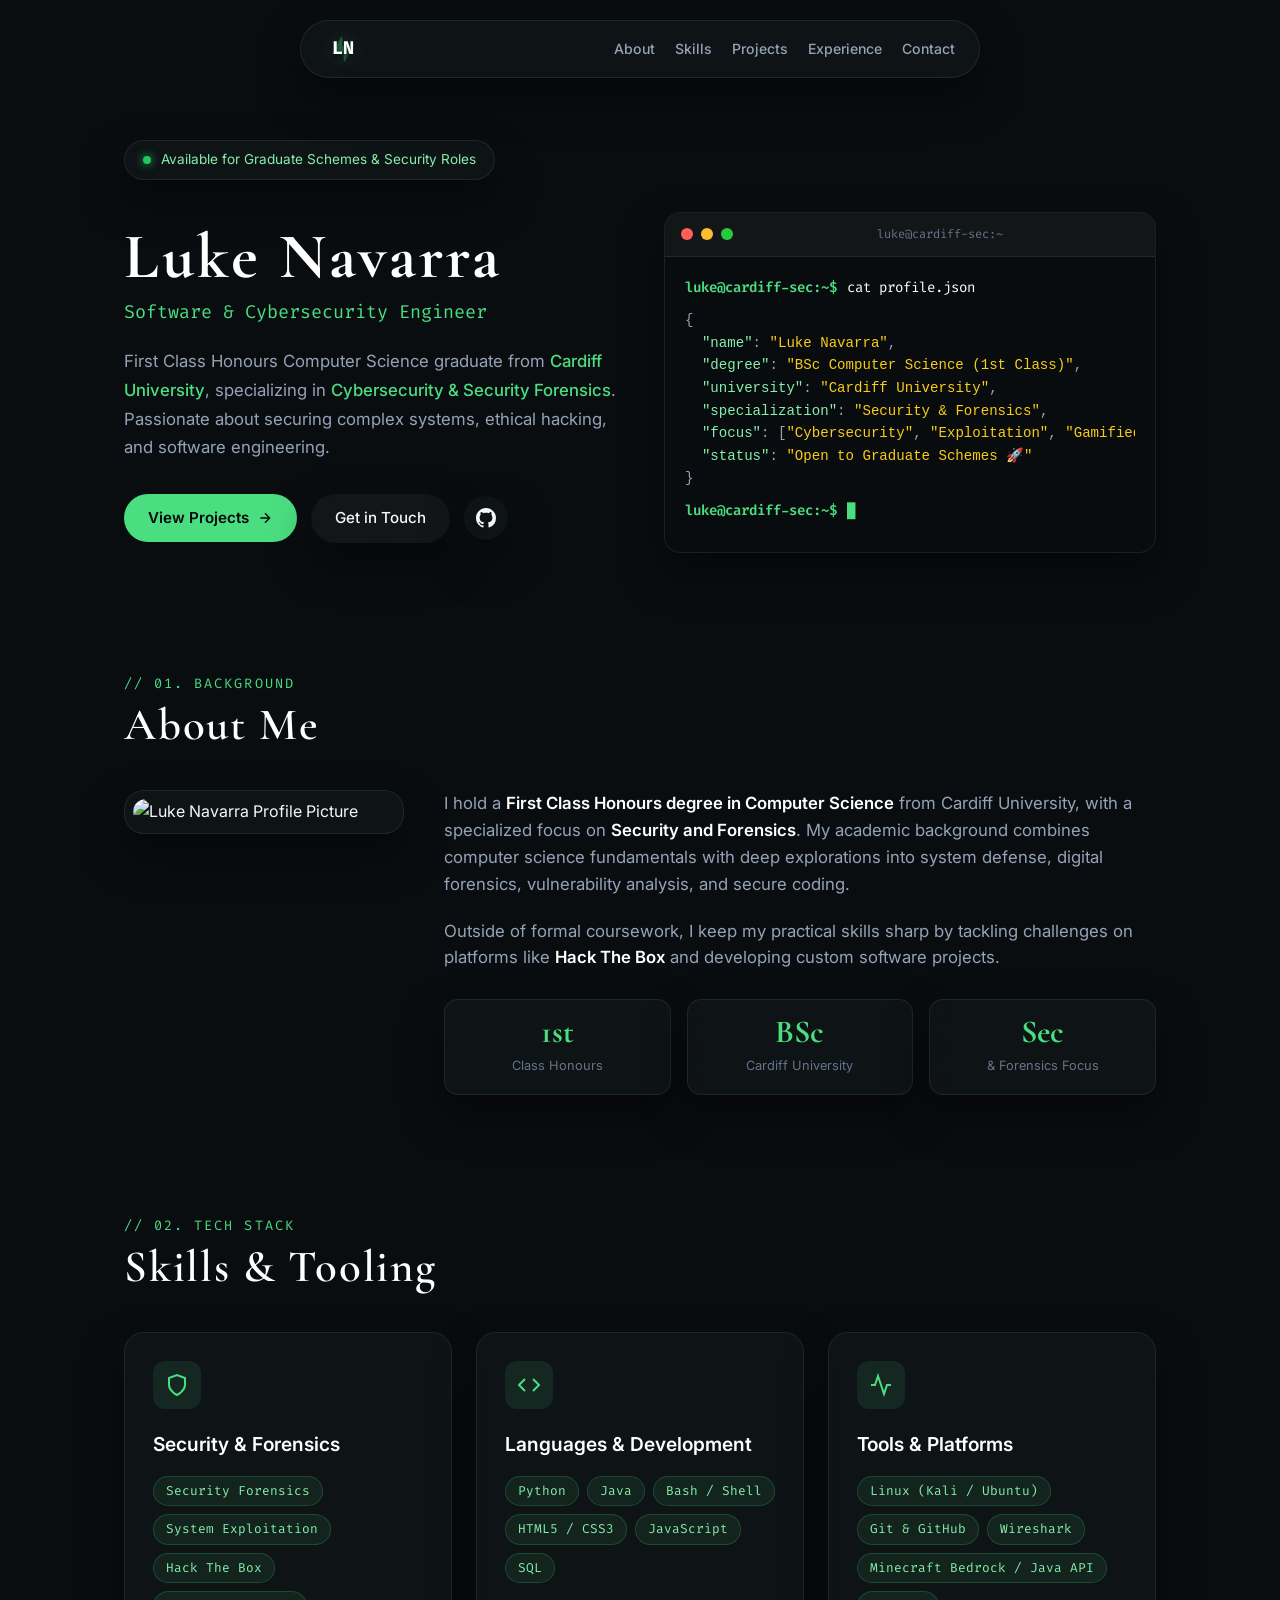
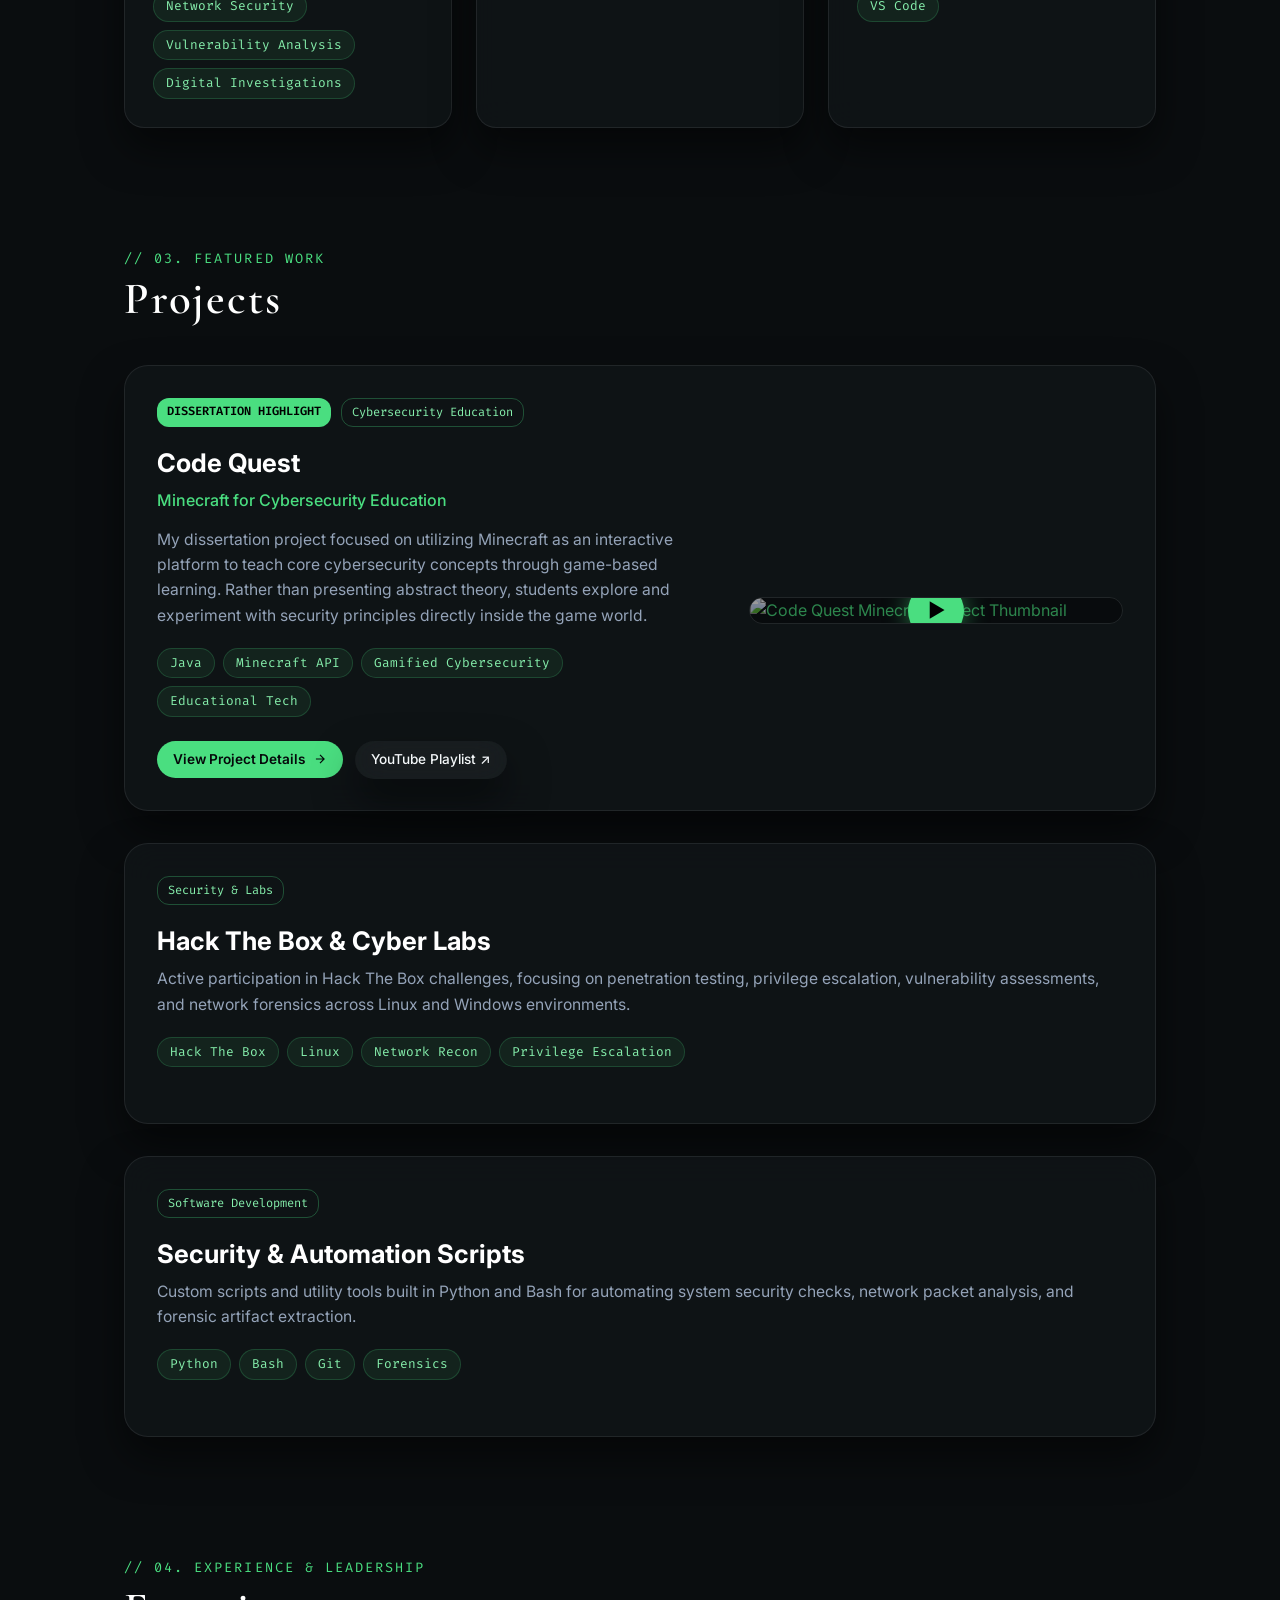
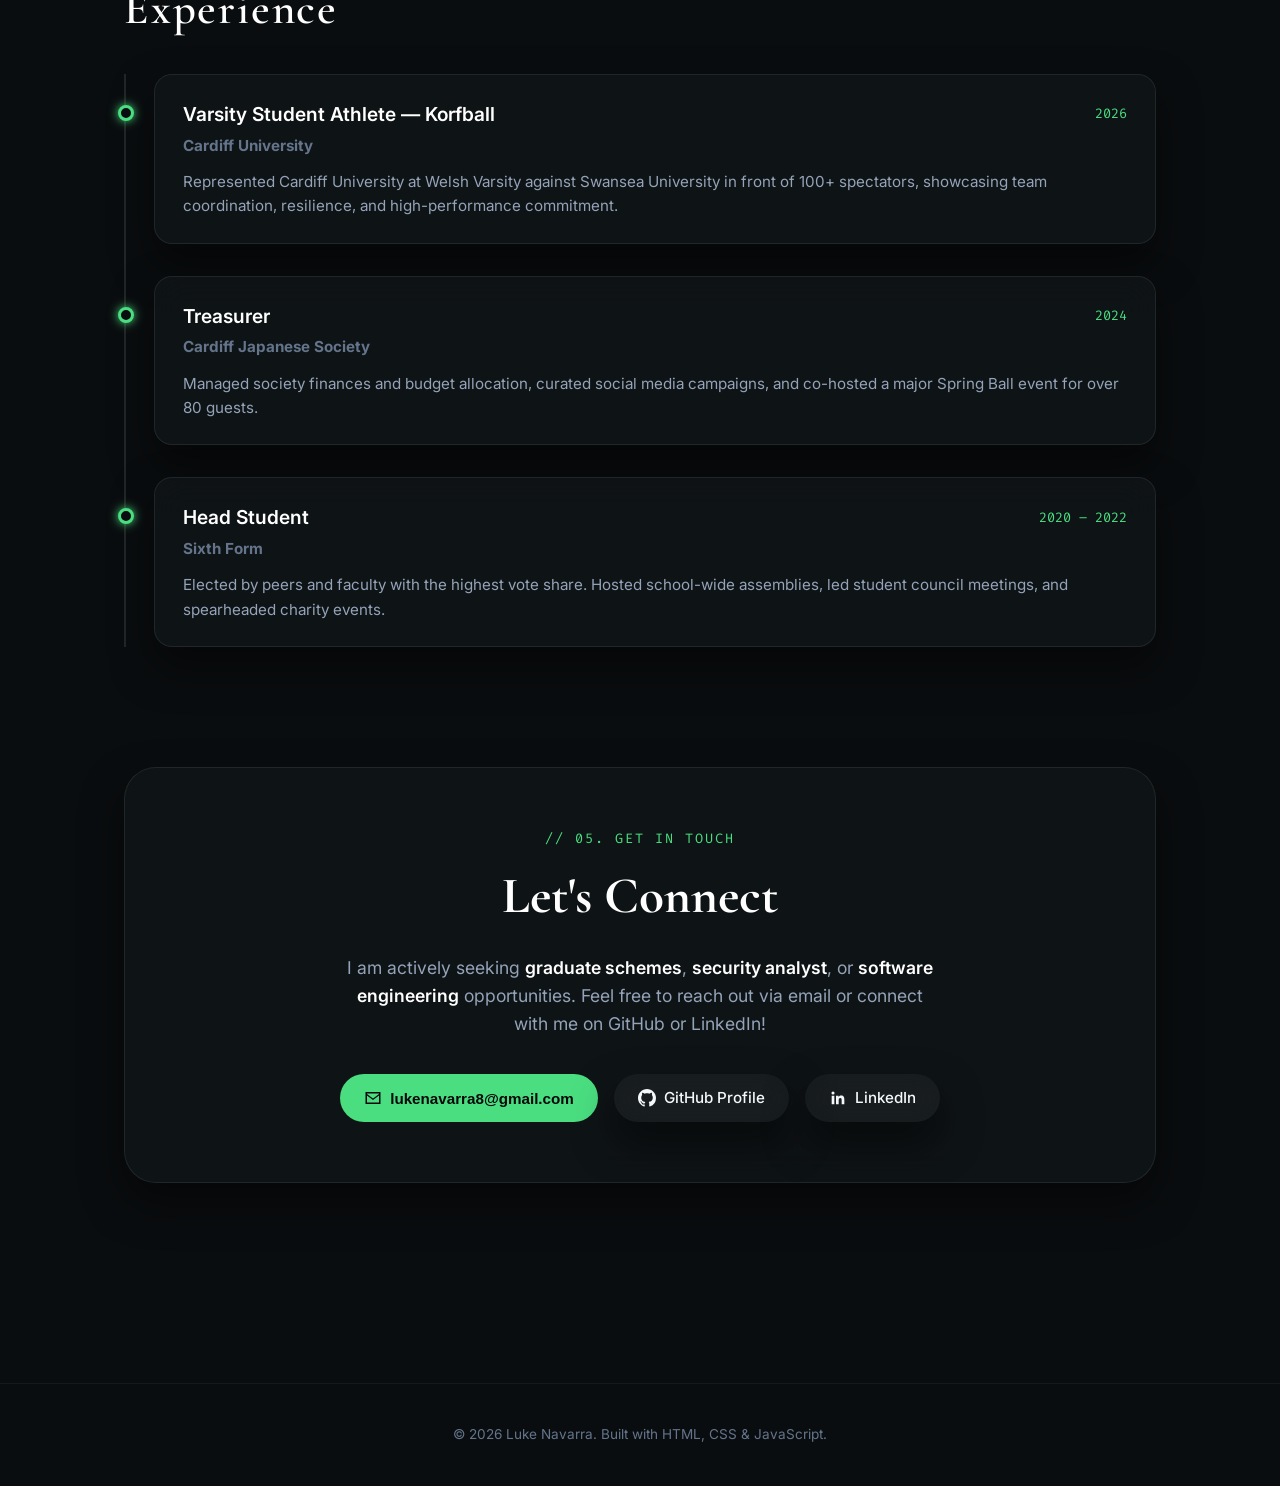
==== index.html @ 7ca54947 "Updated Logo" ====
<!DOCTYPE html>
<html lang="en">
<head>
    <meta charset="UTF-8">
    <meta name="viewport" content="width=device-width, initial-scale=1.0, viewport-fit=cover">
    <title>Luke Navarra | Software & Cybersecurity Engineer</title>
    
    <!-- Meta SEO & Social Tags -->
    <meta name="description" content="Portfolio of Luke Navarra - First Class Computer Science Graduate specializing in Cybersecurity, Forensics, and Software Development from Cardiff University.">
    <meta property="og:title" content="Luke Navarra | Software & Cybersecurity Engineer">
    <meta property="og:description" content="Cardiff University First Class Honours CS Graduate specializing in Security & Forensics. View projects, skills, and experience.">
    <meta property="og:type" content="website">
    <meta property="og:url" content="https://luke-navarra.github.io/">
    <meta property="og:image" content="images/Profile Picture.jpg">

    <!-- Fonts: Inter (Sans), Cormorant Garamond (Editorial Display), Fira Code (Mono Tech) -->
    <link rel="preconnect" href="https://fonts.googleapis.com">
    <link rel="preconnect" href="https://fonts.gstatic.com" crossorigin>
    <link href="https://fonts.googleapis.com/css2?family=Cormorant+Garamond:ital,wght@0,400;0,600;0,700;1,400&family=Fira+Code:wght@400;500;600;700&family=Inter:wght@300;400;500;600;700&display=swap" rel="stylesheet">
    
    <link rel="stylesheet" href="style.css">
</head>
<body>

    <!-- Floating Liquid Glass Navigation Capsule -->
    <header id="navbar-container">
        <nav id="floating-nav" class="liquid-glass">
            <div class="nav-brand">
                <a href="#hero" class="brand-link" aria-label="Luke Navarra Home">
                    <div class="logo-wrapper">
                        <!-- Electric Lightning Bolt Background Accent -->
                        <svg class="bolt-bg" viewBox="0 0 24 24" fill="currentColor" aria-hidden="true">
                            <path d="M13 2L3 14h9l-1 8 10-12h-9l1-8z"/>
                        </svg>
                        <span class="logo-text">LN</span>
                    </div>
                </a>
            </div>
            <ul class="nav-links">
                <li><a href="#about" class="nav-link">About</a></li>
                <li><a href="#skills" class="nav-link">Skills</a></li>
                <li><a href="#projects" class="nav-link">Projects</a></li>
                <li><a href="#experience" class="nav-link">Experience</a></li>
                <li><a href="#contact" class="nav-link">Contact</a></li>
            </ul>
        </nav>
    </header>

    <main id="main-content">
        <!-- Hero Section -->
        <section id="hero" class="hero-section">
            <div class="hero-container">
                <!-- Status Badge -->
                <div class="status-badge liquid-glass">
                    <span class="pulse-dot"></span>
                    <span class="status-text">Available for Graduate Schemes & Security Roles</span>
                </div>

                <div class="hero-grid">
                    <div class="hero-text">
                        <h1 class="editorial-title">Luke Navarra</h1>
                        <h2 class="sub-headline">Software & Cybersecurity Engineer</h2>
                        <p class="hero-lead">
                            First Class Honours Computer Science graduate from <span class="highlight">Cardiff University</span>, specializing in <span class="highlight">Cybersecurity & Security Forensics</span>. Passionate about securing complex systems, ethical hacking, and software engineering.
                        </p>

                        <div class="hero-cta-group">
                            <a href="#projects" class="btn btn-primary">
                                View Projects
                                <svg width="16" height="16" viewBox="0 0 24 24" fill="none" stroke="currentColor" stroke-width="2"><path d="M5 12h14M12 5l7 7-7 7"/></svg>
                            </a>
                            <a href="#contact" class="btn btn-secondary liquid-glass">Get in Touch</a>
                            <a href="https://github.com/luke-navarra/luke_navarra.github.io" target="_blank" rel="noopener" class="btn btn-icon liquid-glass" aria-label="GitHub Repository">
                                <svg width="20" height="20" fill="currentColor" viewBox="0 0 24 24">
                                    <path d="M12 0C5.37 0 0 5.37 0 12c0 5.31 3.435 9.795 8.205 11.385.6.105.825-.255.825-.57 0-.285-.015-1.23-.015-2.235-3.015.555-3.795-.735-4.035-1.41-.135-.345-.72-1.41-1.23-1.695-.42-.225-1.02-.78-.015-.795.945-.015 1.62.87 1.845 1.23 1.08 1.815 2.805 1.305 3.495.99.105-.78.42-1.305.765-1.605-2.67-.3-5.46-1.335-5.46-5.925 0-1.305.465-2.385 1.23-3.225-.12-.3-.54-1.53.12-3.18 0 0 1.005-.315 3.3 1.23.96-.27 1.98-.405 3-.405s2.04.135 3 .405c2.295-1.56 3.3-1.23 3.3-1.23.66 1.65.24 2.88.12 3.18.765.84 1.23 1.905 1.23 3.225 0 4.605-2.805 5.625-5.475 5.925.435.375.81 1.095.81 2.22 0 1.605-.015 2.895-.015 3.3 0 .315.225.69.825.57A12.02 12.02 0 0024 12c0-6.63-5.37-12-12-12z"/>
                                </svg>
                            </a>
                        </div>
                    </div>

                    <!-- Interactive Terminal Card -->
                    <div class="terminal-card liquid-glass">
                        <div class="terminal-header">
                            <span class="term-btn term-close"></span>
                            <span class="term-btn term-min"></span>
                            <span class="term-btn term-max"></span>
                            <span class="term-title">luke@cardiff-sec:~</span>
                        </div>
                        <div class="terminal-body">
                            <div class="term-line">
                                <span class="term-prompt">luke@cardiff-sec:~$</span> <span class="term-cmd">cat profile.json</span>
                            </div>
                            <pre class="term-output"><code>{
  <span class="key">"name"</span>: <span class="str">"Luke Navarra"</span>,
  <span class="key">"degree"</span>: <span class="str">"BSc Computer Science (1st Class)"</span>,
  <span class="key">"university"</span>: <span class="str">"Cardiff University"</span>,
  <span class="key">"specialization"</span>: <span class="str">"Security & Forensics"</span>,
  <span class="key">"focus"</span>: [<span class="str">"Cybersecurity"</span>, <span class="str">"Exploitation"</span>, <span class="str">"Gamified Edu"</span>],
  <span class="key">"status"</span>: <span class="str">"Open to Graduate Schemes 🚀"</span>
}</code></pre>
                            <div class="term-line">
                                <span class="term-prompt">luke@cardiff-sec:~$</span> <span class="term-cursor">█</span>
                            </div>
                        </div>
                    </div>
                </div>
            </div>
        </section>

        <!-- About Section -->
        <section id="about" class="section-container">
            <div class="section-header">
                <span class="section-label">// 01. BACKGROUND</span>
                <h2 class="section-title">About Me</h2>
            </div>
            
            <div class="about-grid">
                <div class="about-image-wrapper liquid-glass">
                    <img src="images/Profile Picture.jpg" alt="Luke Navarra Profile Picture" class="profile-img">
                </div>
                <div class="about-content">
                    <p class="paragraph">
                        I hold a <strong>First Class Honours degree in Computer Science</strong> from Cardiff University, with a specialized focus on <strong>Security and Forensics</strong>. My academic background combines computer science fundamentals with deep explorations into system defense, digital forensics, vulnerability analysis, and secure coding.
                    </p>
                    <p class="paragraph">
                        Outside of formal coursework, I keep my practical skills sharp by tackling challenges on platforms like <strong>Hack The Box</strong> and developing custom software projects.
                    </p>

                    <div class="stats-row">
                        <div class="stat-card liquid-glass">
                            <span class="stat-number">1st</span>
                            <span class="stat-label">Class Honours</span>
                        </div>
                        <div class="stat-card liquid-glass">
                            <span class="stat-number">BSc</span>
                            <span class="stat-label">Cardiff University</span>
                        </div>
                        <div class="stat-card liquid-glass">
                            <span class="stat-number">Sec</span>
                            <span class="stat-label">& Forensics Focus</span>
                        </div>
                    </div>
                </div>
            </div>
        </section>

        <!-- Skills & Tooling Section -->
        <section id="skills" class="section-container">
            <div class="section-header">
                <span class="section-label">// 02. TECH STACK</span>
                <h2 class="section-title">Skills & Tooling</h2>
            </div>

            <div class="skills-grid">
                <!-- Skill Category 1 -->
                <div class="skill-card liquid-glass">
                    <div class="skill-icon">
                        <svg width="24" height="24" fill="none" stroke="currentColor" stroke-width="2" viewBox="0 0 24 24"><path d="M12 22s8-4 8-10V5l-8-3-8 3v7c0 6 8 10 8 10z"/></svg>
                    </div>
                    <h3>Security & Forensics</h3>
                    <ul class="pill-list">
                        <li><span class="code-pill">Security Forensics</span></li>
                        <li><span class="code-pill">System Exploitation</span></li>
                        <li><span class="code-pill">Hack The Box</span></li>
                        <li><span class="code-pill">Network Security</span></li>
                        <li><span class="code-pill">Vulnerability Analysis</span></li>
                        <li><span class="code-pill">Digital Investigations</span></li>
                    </ul>
                </div>

                <!-- Skill Category 2 -->
                <div class="skill-card liquid-glass">
                    <div class="skill-icon">
                        <svg width="24" height="24" fill="none" stroke="currentColor" stroke-width="2" viewBox="0 0 24 24"><path d="M16 18l6-6-6-6M8 6l-6 6 6 6"/></svg>
                    </div>
                    <h3>Languages & Development</h3>
                    <ul class="pill-list">
                        <li><span class="code-pill">Python</span></li>
                        <li><span class="code-pill">Java</span></li>
                        <li><span class="code-pill">Bash / Shell</span></li>
                        <li><span class="code-pill">HTML5 / CSS3</span></li>
                        <li><span class="code-pill">JavaScript</span></li>
                        <li><span class="code-pill">SQL</span></li>
                    </ul>
                </div>

                <!-- Skill Category 3 -->
                <div class="skill-card liquid-glass">
                    <div class="skill-icon">
                        <svg width="24" height="24" fill="none" stroke="currentColor" stroke-width="2" viewBox="0 0 24 24"><path d="M22 12h-4l-3 9L9 3l-3 9H2"/></svg>
                    </div>
                    <h3>Tools & Platforms</h3>
                    <ul class="pill-list">
                        <li><span class="code-pill">Linux (Kali / Ubuntu)</span></li>
                        <li><span class="code-pill">Git & GitHub</span></li>
                        <li><span class="code-pill">Wireshark</span></li>
                        <li><span class="code-pill">Minecraft Bedrock / Java API</span></li>
                        <li><span class="code-pill">VS Code</span></li>
                    </ul>
                </div>
            </div>
        </section>

        <!-- Projects Section -->
        <section id="projects" class="section-container">
            <div class="section-header">
                <span class="section-label">// 03. FEATURED WORK</span>
                <h2 class="section-title">Projects</h2>
            </div>

            <div class="projects-grid">
                <!-- Featured Project Card: Dissertation -->
                <div class="project-card featured-project liquid-glass">
                    <div class="project-badge-row">
                        <span class="badge-featured">Dissertation Highlight</span>
                        <span class="badge-tag">Cybersecurity Education</span>
                    </div>

                    <div class="project-content-grid">
                        <div class="project-info">
                            <h3 class="project-name">Code Quest</h3>
                            <h4 class="project-subtitle">Minecraft for Cybersecurity Education</h4>
                            <p class="project-desc">
                                My dissertation project focused on utilizing Minecraft as an interactive platform to teach core cybersecurity concepts through game-based learning. Rather than presenting abstract theory, students explore and experiment with security principles directly inside the game world.
                            </p>
                            
                            <div class="project-tech-stack">
                                <span class="code-pill">Java</span>
                                <span class="code-pill">Minecraft API</span>
                                <span class="code-pill">Gamified Cybersecurity</span>
                                <span class="code-pill">Educational Tech</span>
                            </div>

                            <div class="project-actions">
                                <a href="minecraft-project.html" class="btn btn-primary btn-sm">
                                    View Project Details
                                    <svg width="14" height="14" viewBox="0 0 24 24" fill="none" stroke="currentColor" stroke-width="2"><path d="M5 12h14M12 5l7 7-7 7"/></svg>
                                </a>
                                <a href="https://www.youtube.com/playlist?list=PLHh9d7M0UVY0" target="_blank" rel="noopener" class="btn btn-secondary btn-sm liquid-glass">
                                    YouTube Playlist ↗
                                </a>
                            </div>
                        </div>

                        <div class="project-media">
                            <a href="minecraft-project.html" class="media-preview-link">
                                <img src="https://img.youtube.com/vi/HzF1-EyuZF8/hqdefault.jpg" alt="Code Quest Minecraft Project Thumbnail" class="project-thumbnail">
                                <div class="play-overlay">
                                    <div class="play-button">▶</div>
                                </div>
                            </a>
                        </div>
                    </div>
                </div>

                <!-- Secondary Project Card 1: Hack The Box & Security Labs -->
                <div class="project-card liquid-glass">
                    <div class="project-badge-row">
                        <span class="badge-tag">Security & Labs</span>
                    </div>
                    <h3 class="project-name">Hack The Box & Cyber Labs</h3>
                    <p class="project-desc">
                        Active participation in Hack The Box challenges, focusing on penetration testing, privilege escalation, vulnerability assessments, and network forensics across Linux and Windows environments.
                    </p>
                    <div class="project-tech-stack">
                        <span class="code-pill">Hack The Box</span>
                        <span class="code-pill">Linux</span>
                        <span class="code-pill">Network Recon</span>
                        <span class="code-pill">Privilege Escalation</span>
                    </div>
                </div>

                <!-- Secondary Project Card 2: Security & Forensics Toolkit -->
                <div class="project-card liquid-glass">
                    <div class="project-badge-row">
                        <span class="badge-tag">Software Development</span>
                    </div>
                    <h3 class="project-name">Security & Automation Scripts</h3>
                    <p class="project-desc">
                        Custom scripts and utility tools built in Python and Bash for automating system security checks, network packet analysis, and forensic artifact extraction.
                    </p>
                    <div class="project-tech-stack">
                        <span class="code-pill">Python</span>
                        <span class="code-pill">Bash</span>
                        <span class="code-pill">Git</span>
                        <span class="code-pill">Forensics</span>
                    </div>
                </div>
            </div>
        </section>

        <!-- Experience & Leadership Section -->
        <section id="experience" class="section-container">
            <div class="section-header">
                <span class="section-label">// 04. EXPERIENCE & LEADERSHIP</span>
                <h2 class="section-title">Experience</h2>
            </div>

            <div class="timeline">
                <!-- Timeline Item 1 -->
                <div class="timeline-item liquid-glass">
                    <div class="timeline-dot"></div>
                    <div class="timeline-header">
                        <h3 class="timeline-role">Varsity Student Athlete — Korfball</h3>
                        <span class="timeline-date">2026</span>
                    </div>
                    <h4 class="timeline-org">Cardiff University</h4>
                    <p class="timeline-body">
                        Represented Cardiff University at Welsh Varsity against Swansea University in front of 100+ spectators, showcasing team coordination, resilience, and high-performance commitment.
                    </p>
                </div>

                <!-- Timeline Item 2 -->
                <div class="timeline-item liquid-glass">
                    <div class="timeline-dot"></div>
                    <div class="timeline-header">
                        <h3 class="timeline-role">Treasurer</h3>
                        <span class="timeline-date">2024</span>
                    </div>
                    <h4 class="timeline-org">Cardiff Japanese Society</h4>
                    <p class="timeline-body">
                        Managed society finances and budget allocation, curated social media campaigns, and co-hosted a major Spring Ball event for over 80 guests.
                    </p>
                </div>

                <!-- Timeline Item 3 -->
                <div class="timeline-item liquid-glass">
                    <div class="timeline-dot"></div>
                    <div class="timeline-header">
                        <h3 class="timeline-role">Head Student</h3>
                        <span class="timeline-date">2020 – 2022</span>
                    </div>
                    <h4 class="timeline-org">Sixth Form</h4>
                    <p class="timeline-body">
                        Elected by peers and faculty with the highest vote share. Hosted school-wide assemblies, led student council meetings, and spearheaded charity events.
                    </p>
                </div>
            </div>
        </section>

        <!-- Contact Section -->
        <section id="contact" class="section-container">
            <div class="contact-card liquid-glass">
                <span class="section-label">// 05. GET IN TOUCH</span>
                <h2 class="contact-heading">Let's Connect</h2>
                <p class="contact-lead">
                    I am actively seeking <strong>graduate schemes</strong>, <strong>security analyst</strong>, or <strong>software engineering</strong> opportunities. Feel free to reach out via email or connect with me on GitHub or LinkedIn!
                </p>

                <div class="contact-actions">
                    <button id="copy-email-btn" class="btn btn-primary" data-email="lukenavarra8@gmail.com">
                        <svg width="18" height="18" viewBox="0 0 24 24" fill="currentColor">
                            <path d="M2 4h20v16H2V4zm2 2v.5l8 6 8-6V6H4zm16 2.5l-8 6-8-6V18h16V8.5z"/>
                        </svg>
                        <span id="email-text">lukenavarra8@gmail.com</span>
                    </button>

                    <a href="https://github.com/luke-navarra/luke_navarra.github.io" target="_blank" rel="noopener" class="btn btn-secondary liquid-glass">
                        <svg width="18" height="18" fill="currentColor" viewBox="0 0 24 24">
                            <path d="M12 0C5.37 0 0 5.37 0 12c0 5.31 3.435 9.795 8.205 11.385.6.105.825-.255.825-.57 0-.285-.015-1.23-.015-2.235-3.015.555-3.795-.735-4.035-1.41-.135-.345-.72-1.41-1.23-1.695-.42-.225-1.02-.78-.015-.795.945-.015 1.62.87 1.845 1.23 1.08 1.815 2.805 1.305 3.495.99.105-.78.42-1.305.765-1.605-2.67-.3-5.46-1.335-5.46-5.925 0-1.305.465-2.385 1.23-3.225-.12-.3-.54-1.53.12-3.18 0 0 1.005-.315 3.3 1.23.96-.27 1.98-.405 3-.405s2.04.135 3 .405c2.295-1.56 3.3-1.23 3.3-1.23.66 1.65.24 2.88.12 3.18.765.84 1.23 1.905 1.23 3.225 0 4.605-2.805 5.625-5.475 5.925.435.375.81 1.095.81 2.22 0 1.605-.015 2.895-.015 3.3 0 .315.225.69.825.57A12.02 12.02 0 0024 12c0-6.63-5.37-12-12-12z"/>
                        </svg>
                        GitHub Profile
                    </a>

                    <a href="https://www.linkedin.com/in/luke-navarra/" target="_blank" rel="noopener" class="btn btn-secondary liquid-glass">
                        <svg width="18" height="18" fill="currentColor" viewBox="0 0 24 24">
                            <path d="M20.45 20.45h-3.56v-5.57c0-1.33-.025-3.04-1.85-3.04-1.855 0-2.14 1.45-2.14 2.94v5.67H9.34V9h3.42v1.56h.05c.475-.9 1.635-1.85 3.365-1.85 3.6 0 4.27 2.37 4.27 5.455v6.28zM5.34 7.43a2.07 2.07 0 11.001-4.14 2.07 2.07 0 010 4.14zM7.11 20.45H3.56V9h3.55v11.45z"/>
                        </svg>
                        LinkedIn
                    </a>
                </div>
            </div>
        </section>
    </main>

    <footer id="footer">
        <p>© 2026 Luke Navarra. Built with HTML, CSS & JavaScript.</p>
    </footer>

    <script src="script.js"></script>
</body>
</html>
---- style.css ----
/* ==========================================================================
   Luke Navarra - Software & Cybersecurity Portfolio Styles
   Theme: Luxury Dark Editorial + Light Green Motifs & Liquid Glass
   ========================================================================== */

/* ---------- CSS Variables & Design Tokens ---------- */
:root {
    /* Color Palette */
    --bg-dark: #0a0d0f;
    --bg-card: #111619;
    --bg-card-hover: #161c20;
    
    --text-primary: #f5f8fa;
    --text-secondary: #94a3b8;
    --text-muted: #64748b;
    
    /* Light Green Accents */
    --accent-green: #4ade80;        /* Vibrant Emerald / Light Green */
    --accent-green-bright: #22c55e; /* Pulse / Active Green */
    --accent-green-soft: #86efac;   /* Code / Subdued Green */
    --accent-green-glow: rgba(74, 222, 128, 0.15);
    --accent-green-border: rgba(74, 222, 128, 0.3);

    /* Glassmorphism Tokens */
    --glass-bg: rgba(17, 22, 25, 0.75);
    --glass-border: rgba(255, 255, 255, 0.08);
    --glass-border-hover: rgba(74, 222, 128, 0.35);
    --glass-blur: blur(16px);
    --glass-shadow: 0 20px 40px rgba(0, 0, 0, 0.5);

    /* Fonts */
    --font-sans: 'Inter', -apple-system, BlinkMacSystemFont, sans-serif;
    --font-display: 'Cormorant Garamond', Georgia, serif;
    --font-mono: 'Fira Code', monospace;
}

/* ---------- Reset & Base ---------- */
*, *::before, *::after {
    box-sizing: border-box;
    margin: 0;
    padding: 0;
}

html {
    scroll-behavior: smooth;
    font-size: 16px;
    background-color: var(--bg-dark);
    color: var(--text-primary);
}

body {
    font-family: var(--font-sans);
    line-height: 1.6;
    background-color: var(--bg-dark);
    color: var(--text-primary);
    overflow-x: hidden;
    -webkit-font-smoothing: antialiased;
}

::selection {
    background-color: var(--accent-green);
    color: #000000;
}

a {
    color: var(--accent-green);
    text-decoration: none;
    transition: all 0.2s ease;
}

a:hover {
    color: var(--accent-green-soft);
}

strong, b {
    color: #ffffff;
    font-weight: 600;
}

.highlight {
    color: var(--accent-green);
    font-weight: 500;
}

/* ---------- Liquid Glass Utility ---------- */
.liquid-glass {
    background: var(--glass-bg);
    backdrop-filter: var(--glass-blur);
    -webkit-backdrop-filter: var(--glass-blur);
    border: 1px solid var(--glass-border);
    box-shadow: var(--glass-shadow);
    transition: border-color 0.3s ease, box-shadow 0.3s ease, transform 0.3s ease;
}

.liquid-glass:hover {
    border-color: var(--glass-border-hover);
}

/* ---------- Code Pill Badges ---------- */
.code-pill {
    font-family: var(--font-mono);
    font-size: 0.8rem;
    color: var(--accent-green-soft);
    background: rgba(74, 222, 128, 0.08);
    border: 1px solid rgba(74, 222, 128, 0.2);
    padding: 4px 12px;
    border-radius: 20px;
    display: inline-block;
    transition: all 0.2s ease;
}

.code-pill:hover {
    background: rgba(74, 222, 128, 0.16);
    border-color: var(--accent-green);
    transform: translateY(-1px);
}

/* ---------- Buttons ---------- */
.btn {
    display: inline-flex;
    align-items: center;
    justify-content: center;
    gap: 8px;
    padding: 12px 24px;
    border-radius: 30px;
    font-size: 0.95rem;
    font-weight: 500;
    cursor: pointer;
    transition: all 0.25s ease;
    border: none;
}

.btn-primary {
    background: var(--accent-green);
    color: #05080a;
    font-weight: 600;
}

.btn-primary:hover {
    background: var(--accent-green-soft);
    color: #000;
    box-shadow: 0 0 20px rgba(74, 222, 128, 0.4);
    transform: translateY(-2px);
}

.btn-secondary {
    color: var(--text-primary);
    background: rgba(255, 255, 255, 0.04);
}

.btn-secondary:hover {
    color: var(--accent-green);
    border-color: var(--accent-green-border);
    transform: translateY(-2px);
}

.btn-icon {
    padding: 12px;
    border-radius: 50%;
    color: var(--text-primary);
}

.btn-icon:hover {
    color: var(--accent-green);
    transform: translateY(-2px);
}

.btn-sm {
    padding: 8px 16px;
    font-size: 0.85rem;
}

/* ---------- Floating Liquid Glass Navbar ---------- */
#navbar-container {
    position: fixed;
    top: 20px;
    left: 0;
    right: 0;
    z-index: 1000;
    display: flex;
    justify-content: center;
    padding: 0 16px;
}

#floating-nav {
    display: flex;
    align-items: center;
    justify-content: space-between;
    width: 100%;
    max-width: 680px;
    padding: 10px 24px;
    border-radius: 40px;
}

/* Logo with Electric Bolt Background Accent */
.nav-brand .brand-link {
    display: flex;
    align-items: center;
    text-decoration: none;
}

.logo-wrapper {
    position: relative;
    display: inline-flex;
    align-items: center;
    justify-content: center;
    width: 36px;
    height: 36px;
}

.bolt-bg {
    position: absolute;
    width: 32px;
    height: 32px;
    color: rgba(74, 222, 128, 0.35);
    filter: drop-shadow(0 0 8px rgba(74, 222, 128, 0.7));
    transition: all 0.3s cubic-bezier(0.4, 0, 0.2, 1);
    transform: rotate(-10deg);
}

.logo-text {
    position: relative;
    z-index: 2;
    font-family: var(--font-mono);
    font-size: 1.15rem;
    font-weight: 800;
    color: #ffffff;
    letter-spacing: -0.02em;
    text-shadow: 0 2px 4px rgba(0, 0, 0, 0.8);
    transition: color 0.3s ease;
}

.brand-link:hover .bolt-bg {
    color: rgba(74, 222, 128, 0.7);
    transform: scale(1.2) rotate(0deg);
    filter: drop-shadow(0 0 14px rgba(74, 222, 128, 0.95));
}

.brand-link:hover .logo-text {
    color: #ffffff;
}

.nav-links {
    display: flex;
    list-style: none;
    gap: 20px;
}

.nav-link {
    font-size: 0.88rem;
    font-weight: 500;
    color: var(--text-secondary);
    position: relative;
    padding: 4px 0;
}

.nav-link:hover,
.nav-link.active {
    color: var(--accent-green);
}

.nav-link.active::after {
    content: '';
    position: absolute;
    bottom: -2px;
    left: 0;
    width: 100%;
    height: 2px;
    background-color: var(--accent-green);
    border-radius: 2px;
    box-shadow: 0 0 8px var(--accent-green);
}

/* ---------- Layout & Sections ---------- */
#main-content {
    max-width: 1080px;
    margin: 0 auto;
    padding: 120px 24px 80px;
}

.section-container {
    margin-bottom: 120px;
    scroll-margin-top: 100px;
}

.section-header {
    margin-bottom: 40px;
}

.section-label {
    font-family: var(--font-mono);
    font-size: 0.85rem;
    color: var(--accent-green);
    letter-spacing: 0.15em;
    display: block;
    margin-bottom: 6px;
}

.section-title {
    font-family: var(--font-display);
    font-size: 2.8rem;
    font-weight: 600;
    color: #ffffff;
    letter-spacing: 0.04em;
    line-height: 1.1;
}

/* ---------- Hero Section ---------- */
.hero-section {
    padding-top: 20px;
    margin-bottom: 120px;
}

.status-badge {
    display: inline-flex;
    align-items: center;
    gap: 10px;
    padding: 8px 18px;
    border-radius: 30px;
    font-size: 0.85rem;
    color: var(--accent-green-soft);
    margin-bottom: 32px;
}

.pulse-dot {
    width: 8px;
    height: 8px;
    border-radius: 50%;
    background-color: var(--accent-green-bright);
    box-shadow: 0 0 10px var(--accent-green-bright);
    animation: pulse-green 2s infinite;
}

@keyframes pulse-green {
    0% { transform: scale(0.95); box-shadow: 0 0 0 0 rgba(74, 222, 128, 0.7); }
    70% { transform: scale(1); box-shadow: 0 0 0 8px rgba(74, 222, 128, 0); }
    100% { transform: scale(0.95); box-shadow: 0 0 0 0 rgba(74, 222, 128, 0); }
}

.hero-grid {
    display: grid;
    grid-template-columns: 1fr 1fr;
    gap: 48px;
    align-items: center;
}

.editorial-title {
    font-family: var(--font-display);
    font-size: 4rem;
    font-weight: 700;
    letter-spacing: 0.05em;
    color: #ffffff;
    line-height: 1.05;
    margin-bottom: 8px;
}

.sub-headline {
    font-family: var(--font-mono);
    font-size: 1.15rem;
    color: var(--accent-green);
    font-weight: 400;
    margin-bottom: 20px;
}

.hero-lead {
    font-size: 1.05rem;
    color: var(--text-secondary);
    margin-bottom: 32px;
    line-height: 1.7;
}

.hero-cta-group {
    display: flex;
    align-items: center;
    gap: 14px;
    flex-wrap: wrap;
}

/* ---------- Terminal Card ---------- */
.terminal-card {
    border-radius: 16px;
    overflow: hidden;
    background: #090c0e;
}

.terminal-header {
    background: rgba(255, 255, 255, 0.04);
    padding: 12px 16px;
    display: flex;
    align-items: center;
    gap: 8px;
    border-bottom: 1px solid var(--glass-border);
}

.term-btn {
    width: 12px;
    height: 12px;
    border-radius: 50%;
}
.term-close { background-color: #ff5f56; }
.term-min { background-color: #ffbd2e; }
.term-max { background-color: #27c93f; }

.term-title {
    font-family: var(--font-mono);
    font-size: 0.75rem;
    color: var(--text-muted);
    margin-left: auto;
    margin-right: auto;
}

.terminal-body {
    padding: 20px;
    font-family: var(--font-mono);
    font-size: 0.88rem;
    line-height: 1.6;
}

.term-line {
    display: flex;
    gap: 10px;
    margin-bottom: 10px;
}

.term-prompt {
    color: var(--accent-green);
    font-weight: 600;
}

.term-cmd {
    color: #ffffff;
}

.term-output {
    color: var(--text-secondary);
    margin-bottom: 10px;
    overflow-x: auto;
}

.term-output .key { color: var(--accent-green-soft); }
.term-output .str { color: #facc15; }

.term-cursor {
    color: var(--accent-green);
    animation: blink 1s infinite;
}

@keyframes blink {
    0%, 100% { opacity: 1; }
    50% { opacity: 0; }
}

/* ---------- About Section ---------- */
.about-grid {
    display: grid;
    grid-template-columns: 280px 1fr;
    gap: 40px;
    align-items: start;
}

.about-image-wrapper {
    border-radius: 20px;
    overflow: hidden;
    padding: 8px;
}

.profile-img {
    width: 100%;
    height: auto;
    border-radius: 14px;
    display: block;
    object-fit: cover;
}

.paragraph {
    font-size: 1.05rem;
    color: var(--text-secondary);
    margin-bottom: 20px;
}

.stats-row {
    display: grid;
    grid-template-columns: repeat(3, 1fr);
    gap: 16px;
    margin-top: 28px;
}

.stat-card {
    padding: 16px;
    border-radius: 14px;
    text-align: center;
}

.stat-number {
    font-family: var(--font-display);
    font-size: 2rem;
    font-weight: 700;
    color: var(--accent-green);
    display: block;
    line-height: 1;
    margin-bottom: 4px;
}

.stat-label {
    font-size: 0.8rem;
    color: var(--text-muted);
}

/* ---------- Skills Grid ---------- */
.skills-grid {
    display: grid;
    grid-template-columns: repeat(3, 1fr);
    gap: 24px;
}

.skill-card {
    padding: 28px;
    border-radius: 20px;
}

.skill-icon {
    width: 48px;
    height: 48px;
    border-radius: 12px;
    background: rgba(74, 222, 128, 0.1);
    color: var(--accent-green);
    display: flex;
    align-items: center;
    justify-content: center;
    margin-bottom: 20px;
}

.skill-card h3 {
    font-size: 1.2rem;
    color: #ffffff;
    margin-bottom: 16px;
    font-weight: 600;
}

.pill-list {
    list-style: none;
    display: flex;
    flex-wrap: wrap;
    gap: 8px;
}

/* ---------- Projects Section ---------- */
.projects-grid {
    display: grid;
    gap: 32px;
}

.project-card {
    border-radius: 24px;
    padding: 32px;
}

.project-badge-row {
    display: flex;
    gap: 10px;
    margin-bottom: 16px;
}

.badge-featured {
    font-family: var(--font-mono);
    font-size: 0.75rem;
    background: var(--accent-green);
    color: #000;
    font-weight: 600;
    padding: 4px 10px;
    border-radius: 12px;
    text-transform: uppercase;
}

.badge-tag {
    font-family: var(--font-mono);
    font-size: 0.75rem;
    color: var(--accent-green-soft);
    border: 1px solid var(--accent-green-border);
    padding: 4px 10px;
    border-radius: 12px;
}

.project-name {
    font-size: 1.6rem;
    color: #ffffff;
    font-weight: 700;
    margin-bottom: 4px;
}

.project-subtitle {
    font-size: 1rem;
    color: var(--accent-green);
    font-weight: 500;
    margin-bottom: 14px;
}

.project-desc {
    color: var(--text-secondary);
    font-size: 0.98rem;
    margin-bottom: 20px;
}

.project-tech-stack {
    display: flex;
    flex-wrap: wrap;
    gap: 8px;
    margin-bottom: 24px;
}

.project-content-grid {
    display: grid;
    grid-template-columns: 1.2fr 0.8fr;
    gap: 32px;
    align-items: center;
}

.project-actions {
    display: flex;
    gap: 12px;
    flex-wrap: wrap;
}

.media-preview-link {
    position: relative;
    display: block;
    border-radius: 16px;
    overflow: hidden;
    border: 1px solid var(--glass-border);
}

.project-thumbnail {
    width: 100%;
    height: auto;
    display: block;
    transition: transform 0.4s ease;
}

.media-preview-link:hover .project-thumbnail {
    transform: scale(1.05);
}

.play-overlay {
    position: absolute;
    inset: 0;
    background: rgba(0, 0, 0, 0.4);
    display: flex;
    align-items: center;
    justify-content: center;
    transition: background 0.3s ease;
}

.play-button {
    width: 56px;
    height: 56px;
    border-radius: 50%;
    background: var(--accent-green);
    color: #000;
    display: flex;
    align-items: center;
    justify-content: center;
    font-size: 1.2rem;
    box-shadow: 0 0 24px rgba(74, 222, 128, 0.5);
    transition: transform 0.3s ease;
}

.media-preview-link:hover .play-button {
    transform: scale(1.15);
}

/* ---------- Experience Section ---------- */
.timeline {
    position: relative;
    padding-left: 28px;
    border-left: 2px solid rgba(255, 255, 255, 0.1);
    display: grid;
    gap: 32px;
}

.timeline-item {
    position: relative;
    padding: 24px 28px;
    border-radius: 18px;
}

.timeline-dot {
    position: absolute;
    left: -37px;
    top: 30px;
    width: 16px;
    height: 16px;
    border-radius: 50%;
    background: var(--bg-dark);
    border: 3px solid var(--accent-green);
    box-shadow: 0 0 10px var(--accent-green);
}

.timeline-header {
    display: flex;
    justify-content: space-between;
    align-items: center;
    margin-bottom: 4px;
}

.timeline-role {
    font-size: 1.2rem;
    color: #ffffff;
    font-weight: 600;
}

.timeline-date {
    font-family: var(--font-mono);
    font-size: 0.85rem;
    color: var(--accent-green);
}

.timeline-org {
    font-size: 0.95rem;
    color: var(--text-muted);
    margin-bottom: 12px;
}

.timeline-body {
    color: var(--text-secondary);
    font-size: 0.95rem;
}

/* ---------- Contact Section ---------- */
.contact-card {
    text-align: center;
    padding: 60px 40px;
    border-radius: 32px;
}

.contact-heading {
    font-family: var(--font-display);
    font-size: 3.2rem;
    color: #ffffff;
    margin-bottom: 16px;
}

.contact-lead {
    max-width: 600px;
    margin: 0 auto 36px;
    color: var(--text-secondary);
    font-size: 1.1rem;
}

.contact-actions {
    display: flex;
    justify-content: center;
    gap: 16px;
    flex-wrap: wrap;
}

/* ---------- Footer ---------- */
#footer {
    text-align: center;
    padding: 40px 24px;
    color: var(--text-muted);
    font-size: 0.85rem;
    border-top: 1px solid rgba(255, 255, 255, 0.05);
}

/* ---------- Responsive Breakpoints ---------- */
@media (max-width: 900px) {
    .hero-grid {
        grid-template-columns: 1fr;
    }

    .about-grid {
        grid-template-columns: 1fr;
    }

    .about-image-wrapper {
        max-width: 240px;
        margin: 0 auto;
    }

    .skills-grid {
        grid-template-columns: 1fr;
    }

    .project-content-grid {
        grid-template-columns: 1fr;
    }
}

@media (max-width: 600px) {
    .editorial-title {
        font-size: 3rem;
    }

    .section-title {
        font-size: 2.2rem;
    }

    #floating-nav {
        padding: 8px 16px;
    }

    .nav-links {
        gap: 12px;
    }

    .nav-link {
        font-size: 0.8rem;
    }

    .stats-row {
        grid-template-columns: 1fr;
    }
}
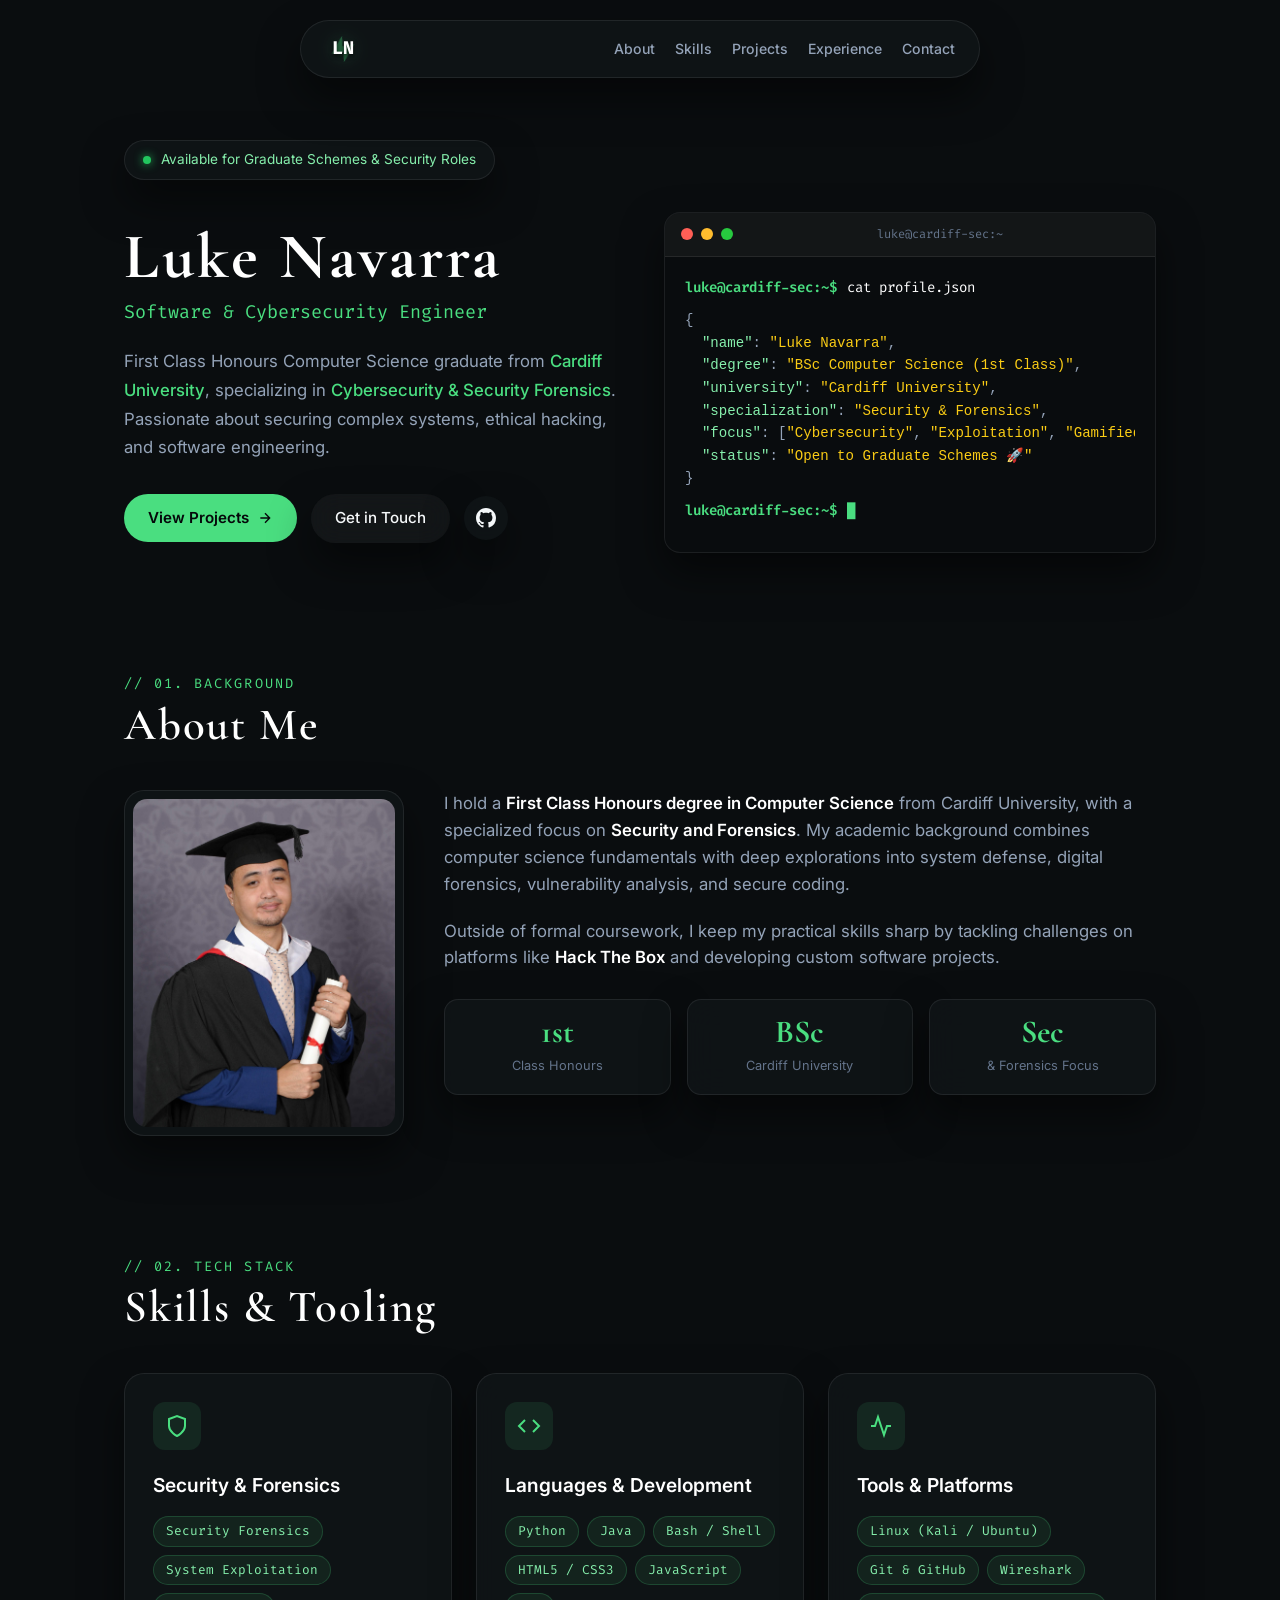
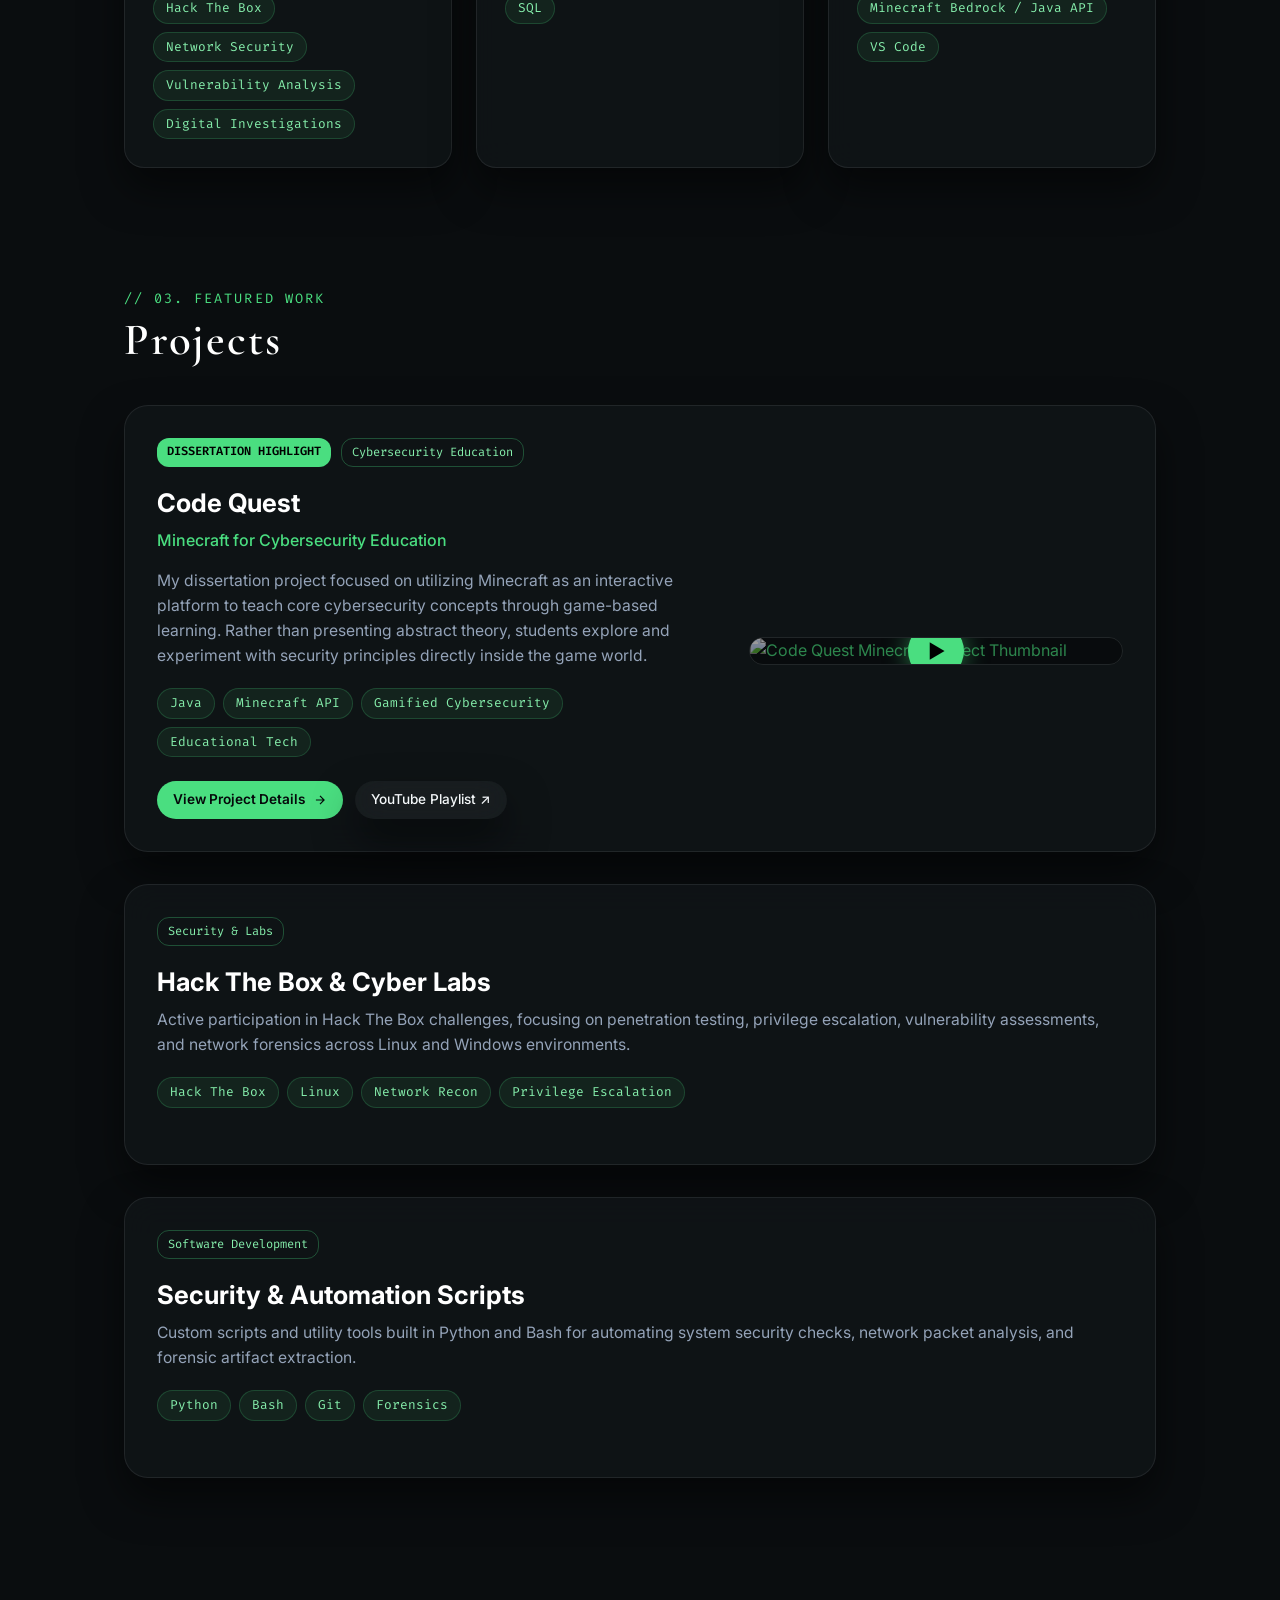
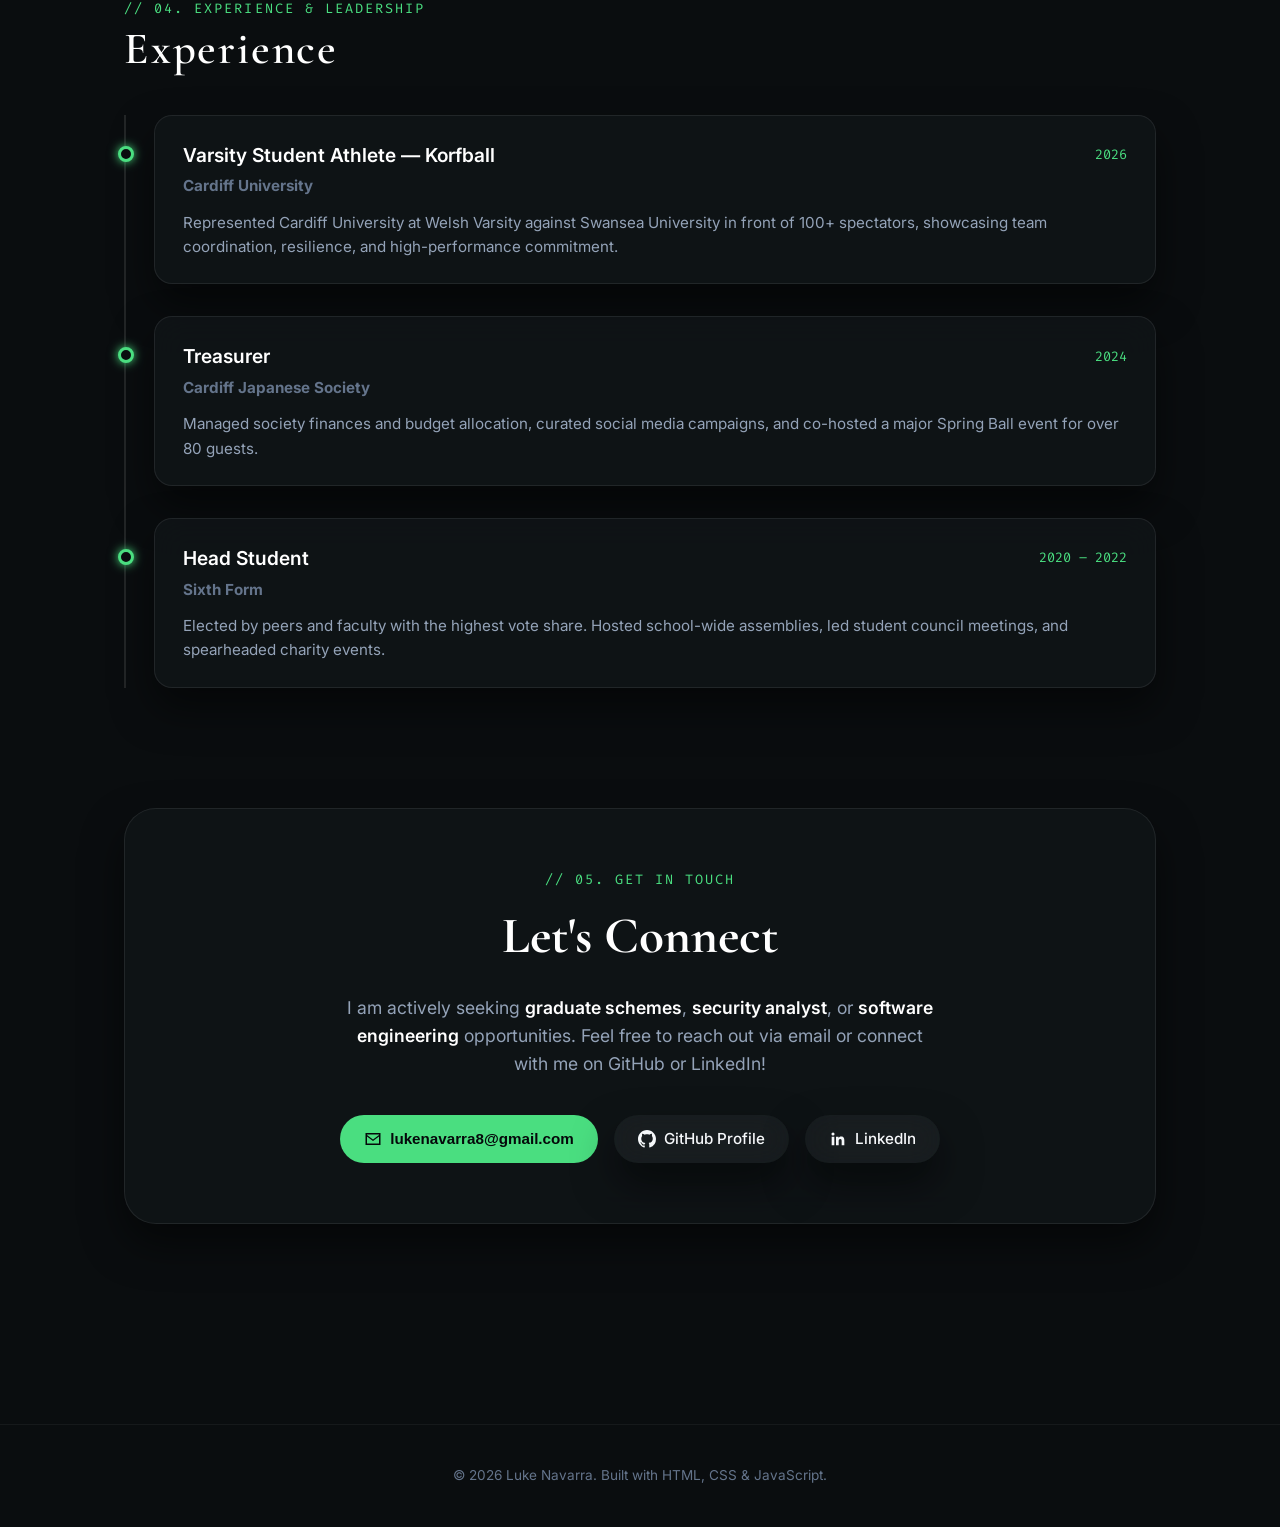
==== commit 5f1f45c9: "Merge remote changes into main" ====
--- a/index.html
+++ b/index.html
@@ -11,7 +11,7 @@
     <meta property="og:description" content="Cardiff University First Class Honours CS Graduate specializing in Security & Forensics. View projects, skills, and experience.">
     <meta property="og:type" content="website">
     <meta property="og:url" content="https://luke-navarra.github.io/">
-    <meta property="og:image" content="images/Profile Picture.jpg">
+    <meta property="og:image" content="images/Portfolio Picture.jpg">
 
     <!-- Fonts: Inter (Sans), Cormorant Garamond (Editorial Display), Fira Code (Mono Tech) -->
     <link rel="preconnect" href="https://fonts.googleapis.com">
@@ -116,7 +116,7 @@
             
             <div class="about-grid">
                 <div class="about-image-wrapper liquid-glass">
-                    <img src="images/Profile Picture.jpg" alt="Luke Navarra Profile Picture" class="profile-img">
+                    <img src="images/Portfolio Picture.jpg" alt="Luke Navarra Profile Picture" class="profile-img">
                 </div>
                 <div class="about-content">
                     <p class="paragraph">
@@ -379,4 +379,4 @@
 
     <script src="script.js"></script>
 </body>
-</html>+</html>
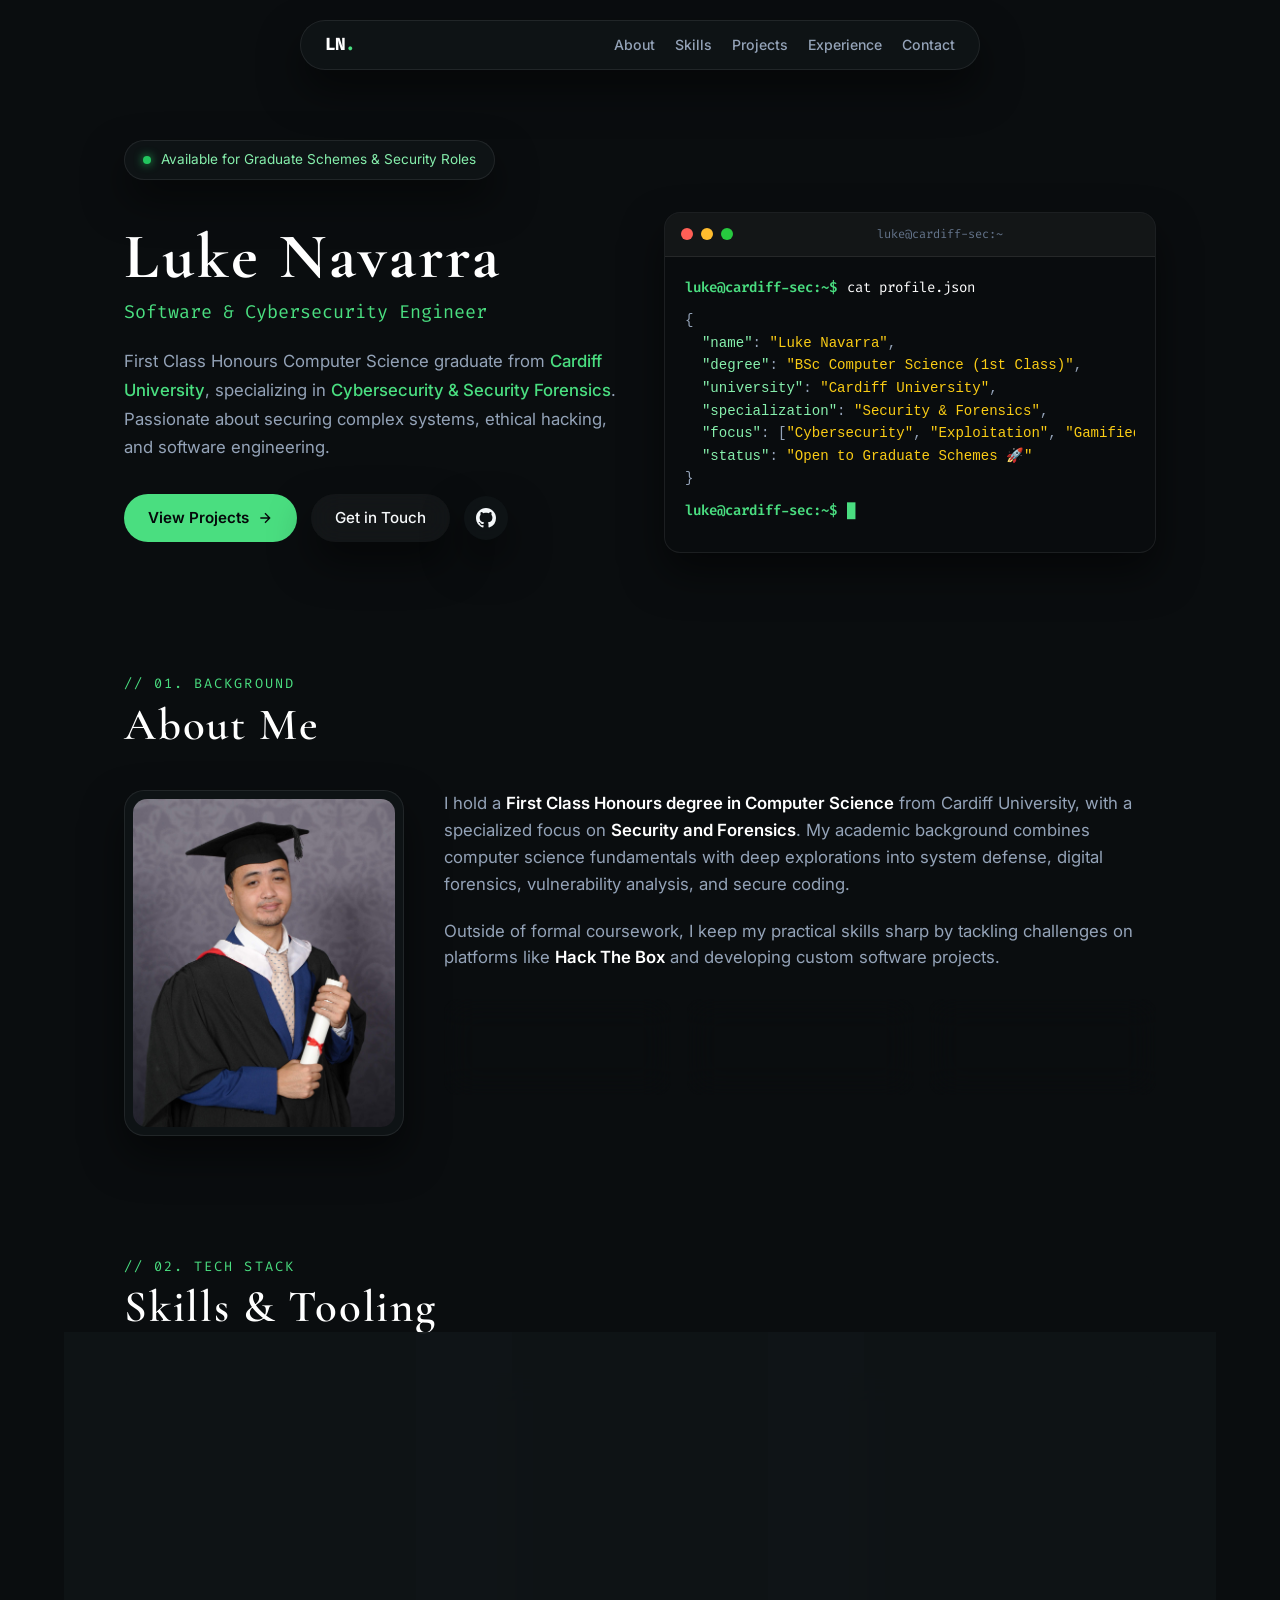
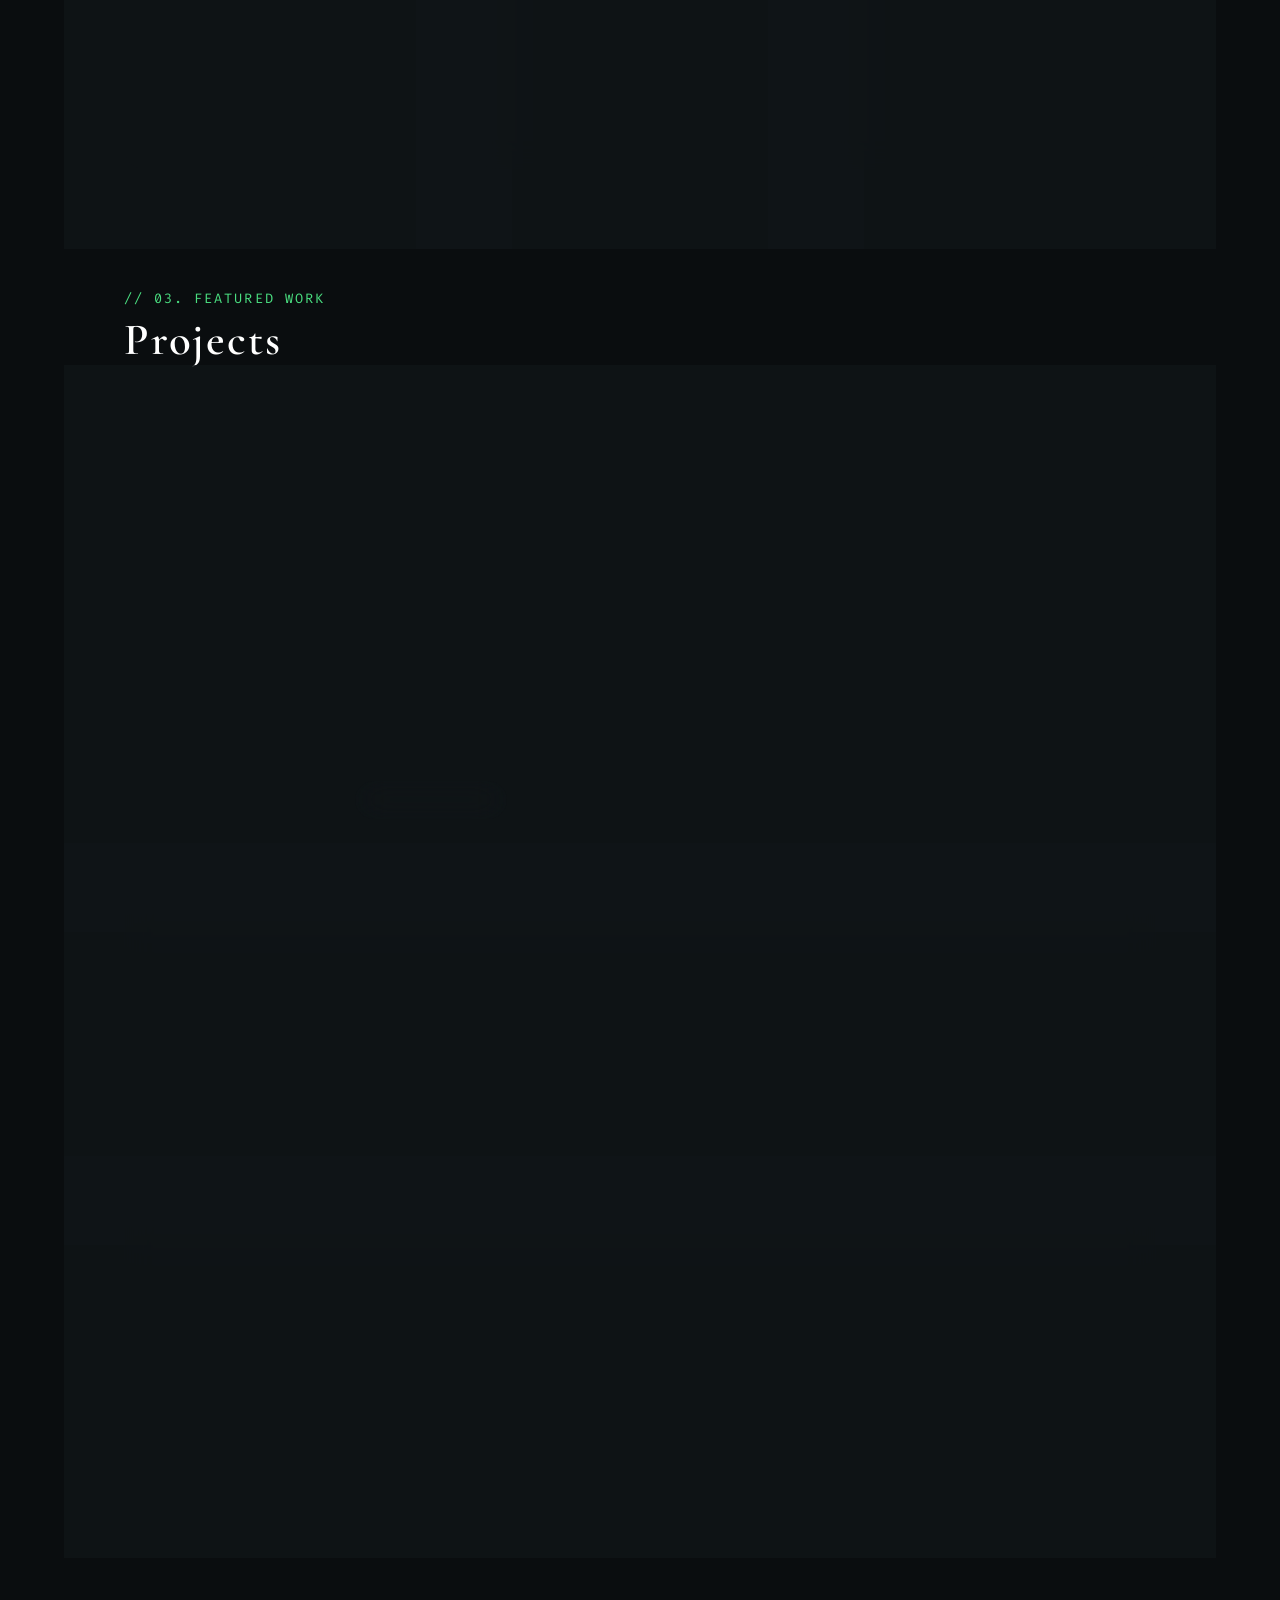
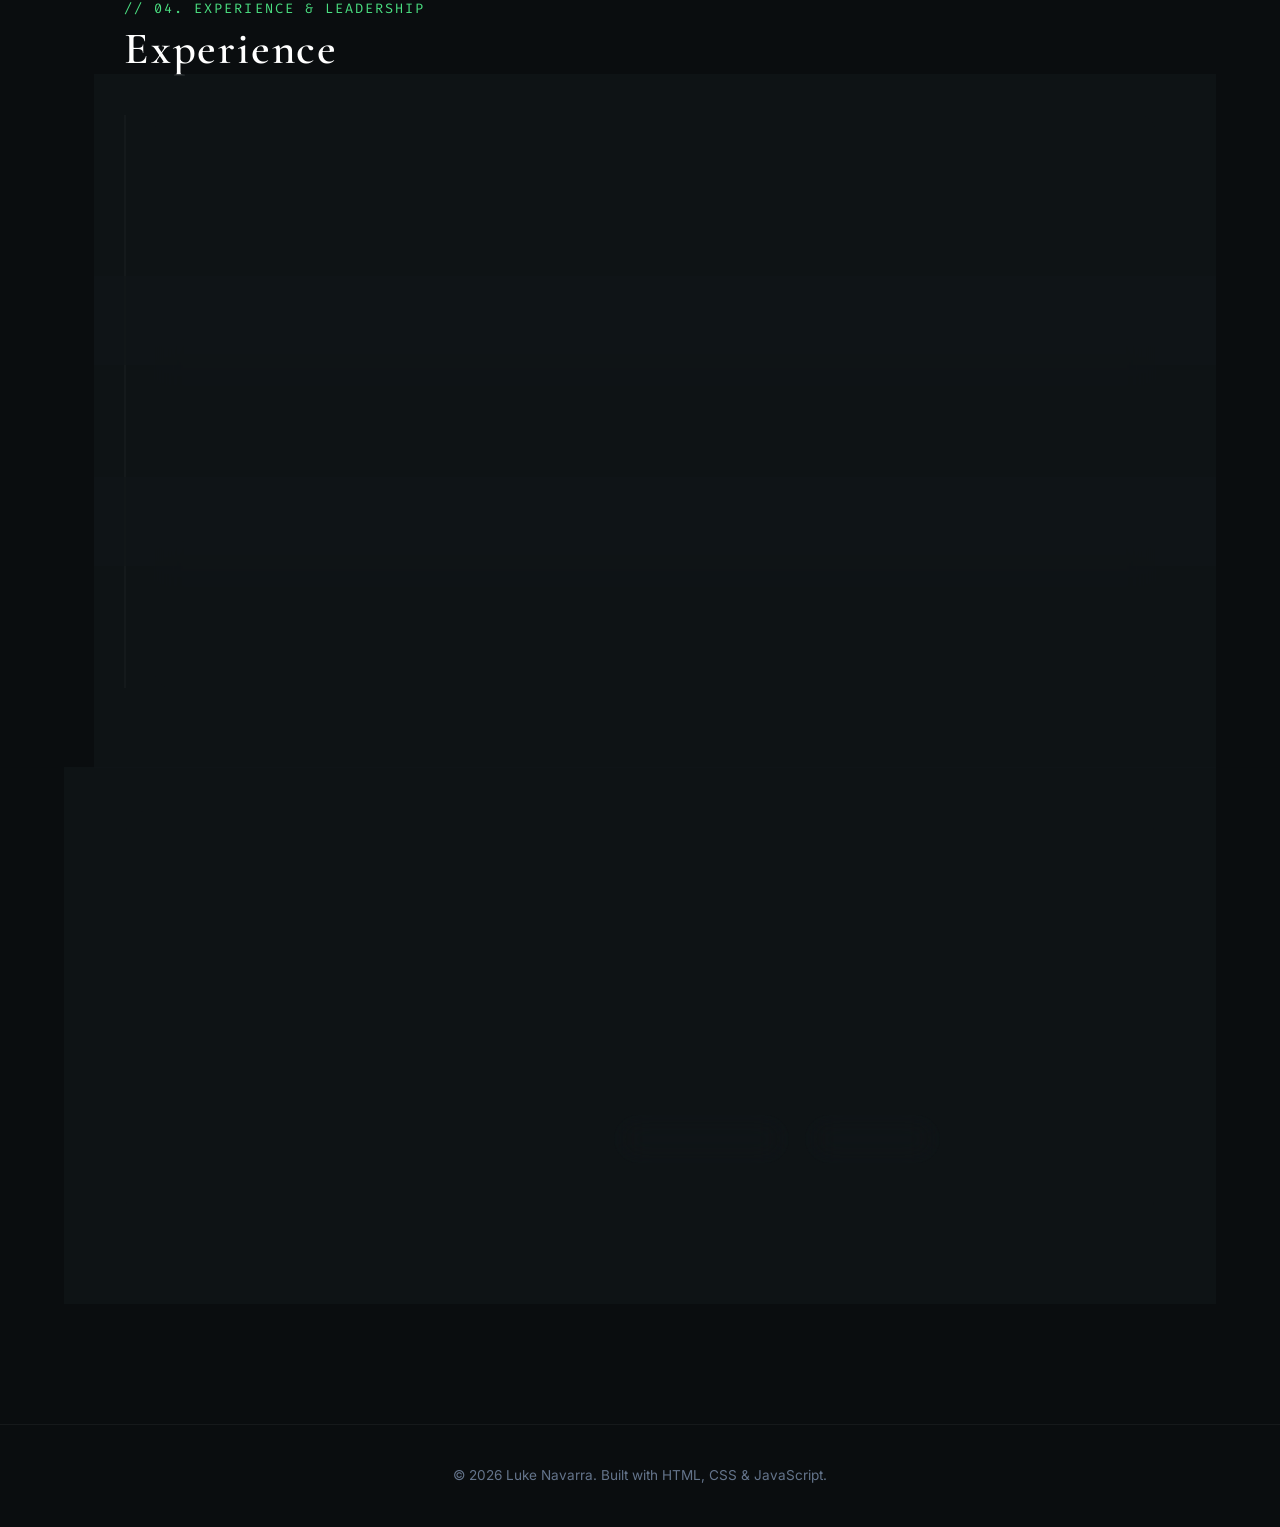
==== commit ed7a79b3: "Revert electric bolt logo back to clean LN. brand logo" ====
--- a/index.html
+++ b/index.html
@@ -26,15 +26,7 @@
     <header id="navbar-container">
         <nav id="floating-nav" class="liquid-glass">
             <div class="nav-brand">
-                <a href="#hero" class="brand-link" aria-label="Luke Navarra Home">
-                    <div class="logo-wrapper">
-                        <!-- Electric Lightning Bolt Background Accent -->
-                        <svg class="bolt-bg" viewBox="0 0 24 24" fill="currentColor" aria-hidden="true">
-                            <path d="M13 2L3 14h9l-1 8 10-12h-9l1-8z"/>
-                        </svg>
-                        <span class="logo-text">LN</span>
-                    </div>
-                </a>
+                <a href="#hero" class="brand-link">LN<span class="dot-accent">.</span></a>
             </div>
             <ul class="nav-links">
                 <li><a href="#about" class="nav-link">About</a></li>
--- a/style.css
+++ b/style.css
@@ -192,52 +192,16 @@
     border-radius: 40px;
 }
 
-/* Logo with Electric Bolt Background Accent */
 .nav-brand .brand-link {
-    display: flex;
-    align-items: center;
-    text-decoration: none;
-}
-
-.logo-wrapper {
-    position: relative;
-    display: inline-flex;
-    align-items: center;
-    justify-content: center;
-    width: 36px;
-    height: 36px;
-}
-
-.bolt-bg {
-    position: absolute;
-    width: 32px;
-    height: 32px;
-    color: rgba(74, 222, 128, 0.35);
-    filter: drop-shadow(0 0 8px rgba(74, 222, 128, 0.7));
-    transition: all 0.3s cubic-bezier(0.4, 0, 0.2, 1);
-    transform: rotate(-10deg);
-}
-
-.logo-text {
-    position: relative;
-    z-index: 2;
-    font-family: var(--font-mono);
-    font-size: 1.15rem;
-    font-weight: 800;
-    color: #ffffff;
-    letter-spacing: -0.02em;
-    text-shadow: 0 2px 4px rgba(0, 0, 0, 0.8);
-    transition: color 0.3s ease;
-}
-
-.brand-link:hover .bolt-bg {
-    color: rgba(74, 222, 128, 0.7);
-    transform: scale(1.2) rotate(0deg);
-    filter: drop-shadow(0 0 14px rgba(74, 222, 128, 0.95));
-}
-
-.brand-link:hover .logo-text {
-    color: #ffffff;
+    font-family: var(--font-mono);
+    font-size: 1.1rem;
+    font-weight: 700;
+    color: #ffffff;
+    letter-spacing: -0.05em;
+}
+
+.dot-accent {
+    color: var(--accent-green);
 }
 
 .nav-links {
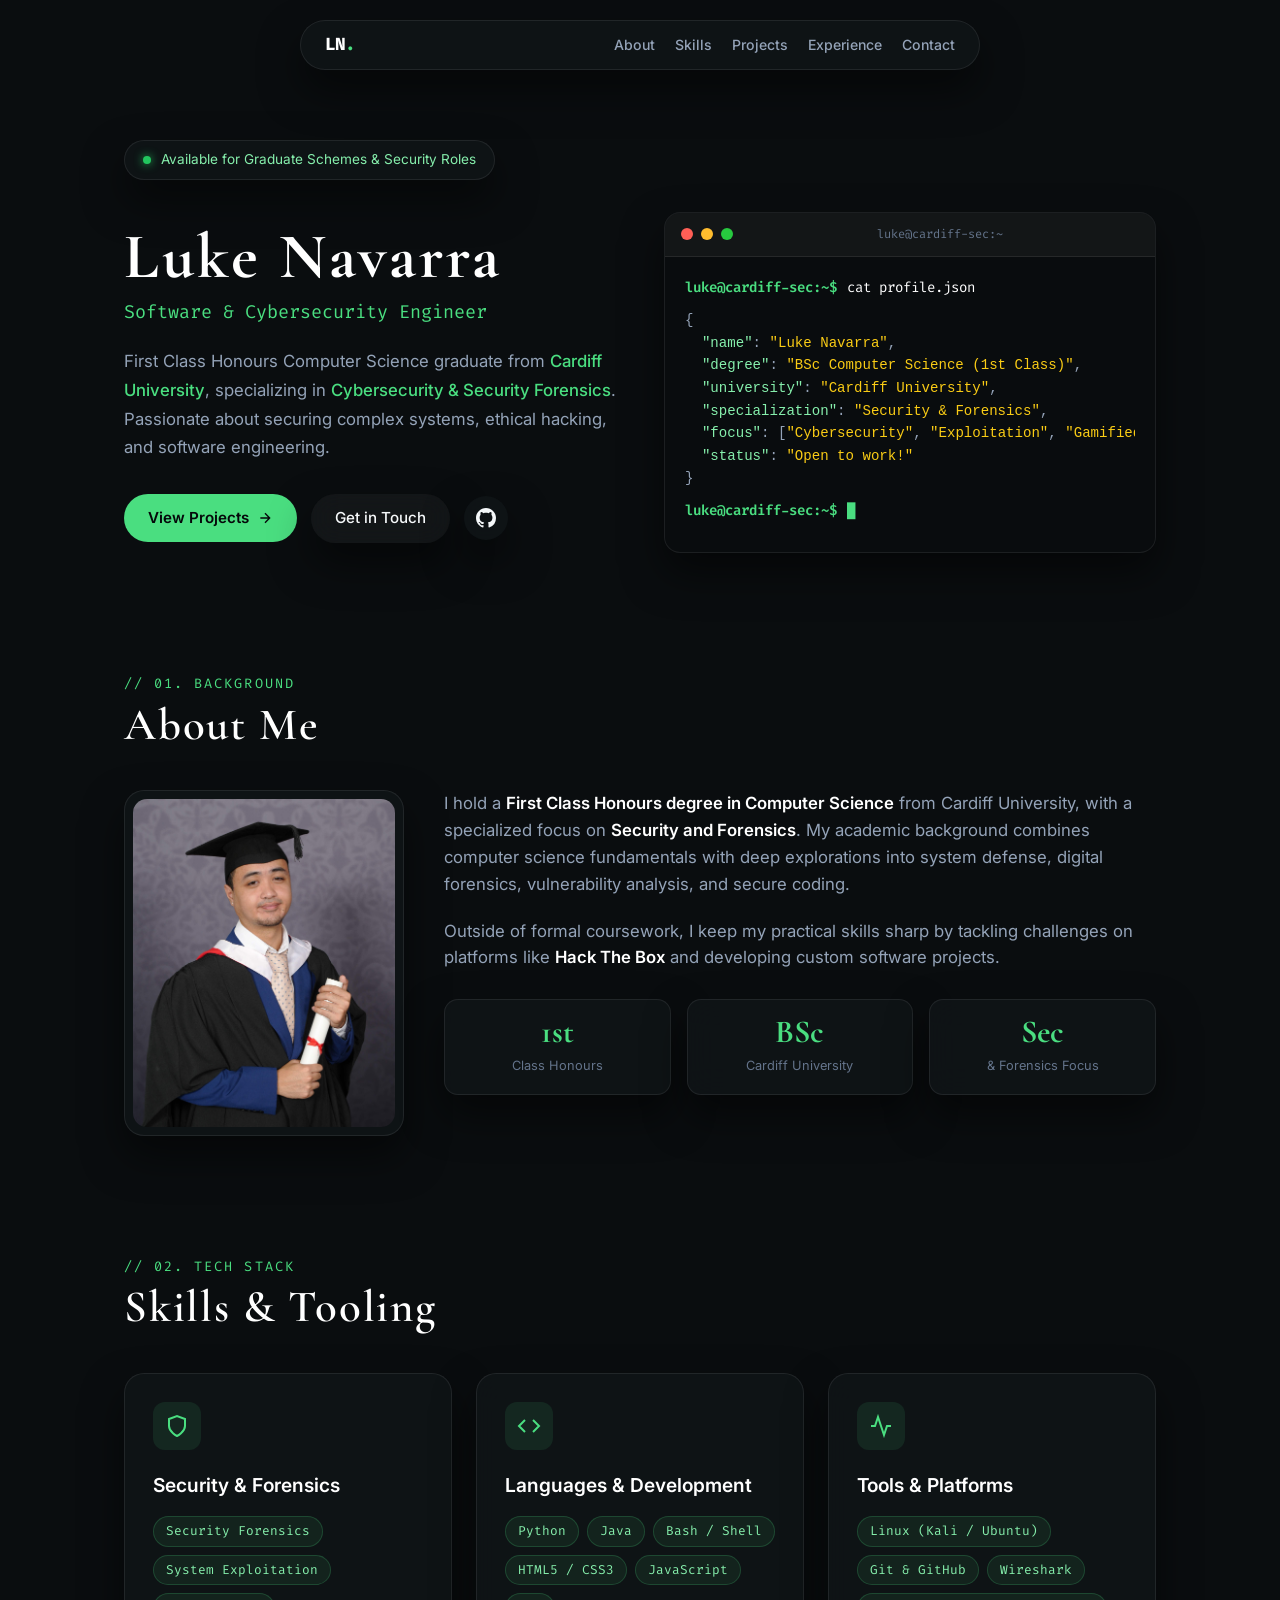
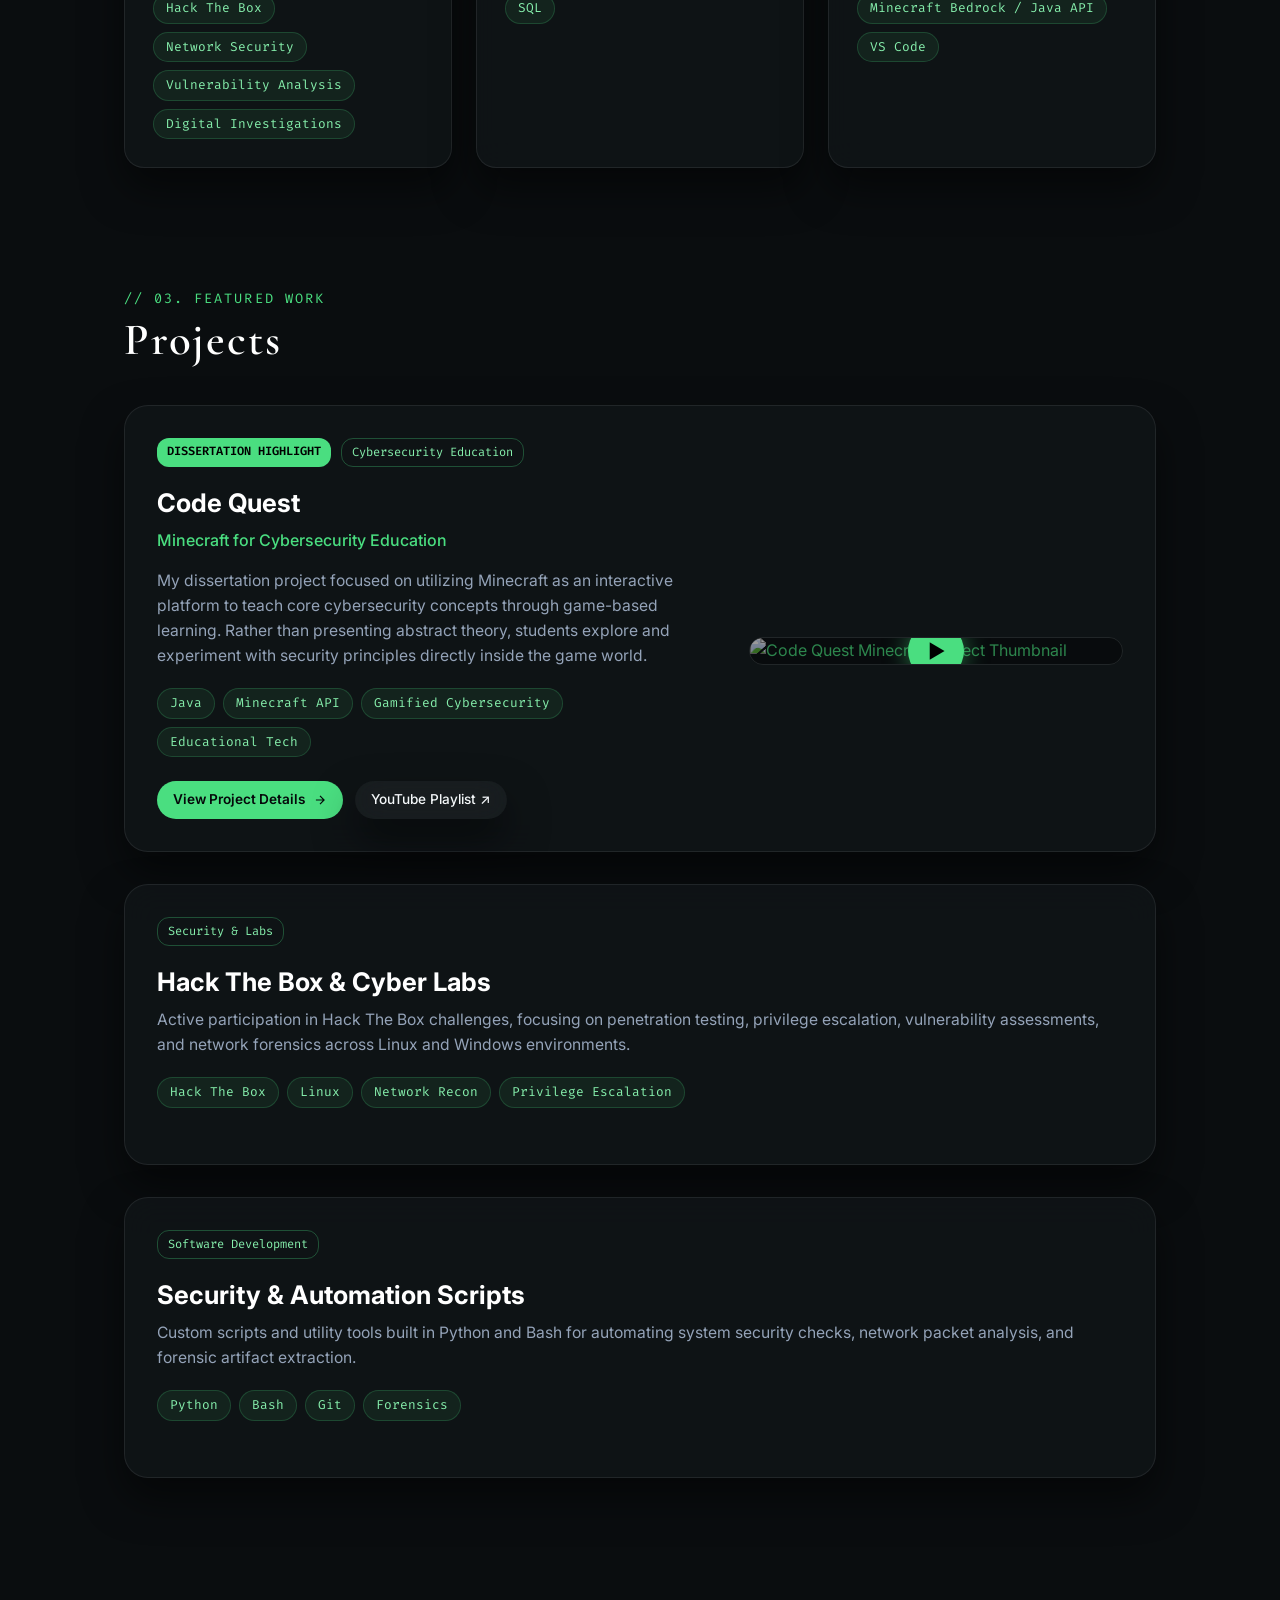
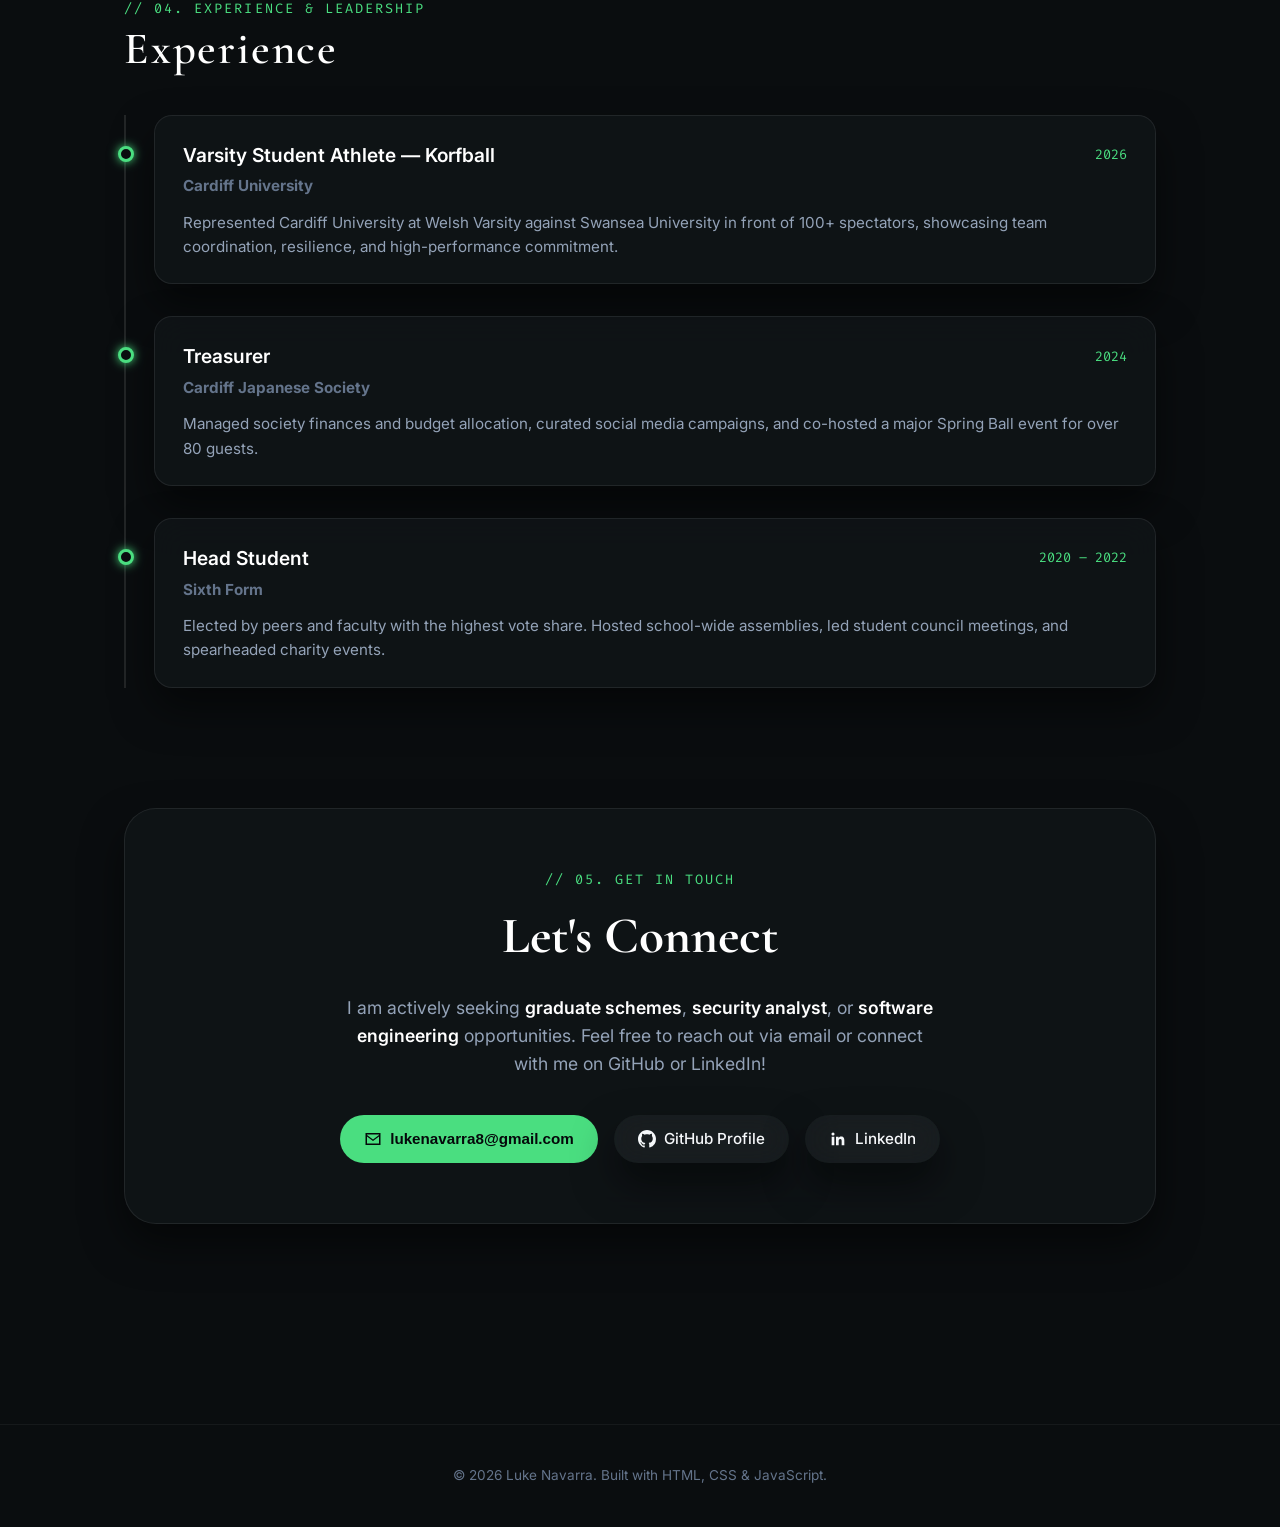
==== commit 6729b901: "Update description" ====
--- a/index.html
+++ b/index.html
@@ -88,7 +88,7 @@
   <span class="key">"university"</span>: <span class="str">"Cardiff University"</span>,
   <span class="key">"specialization"</span>: <span class="str">"Security & Forensics"</span>,
   <span class="key">"focus"</span>: [<span class="str">"Cybersecurity"</span>, <span class="str">"Exploitation"</span>, <span class="str">"Gamified Edu"</span>],
-  <span class="key">"status"</span>: <span class="str">"Open to Graduate Schemes 🚀"</span>
+  <span class="key">"status"</span>: <span class="str">"Open to work!"</span>
 }</code></pre>
                             <div class="term-line">
                                 <span class="term-prompt">luke@cardiff-sec:~$</span> <span class="term-cursor">█</span>
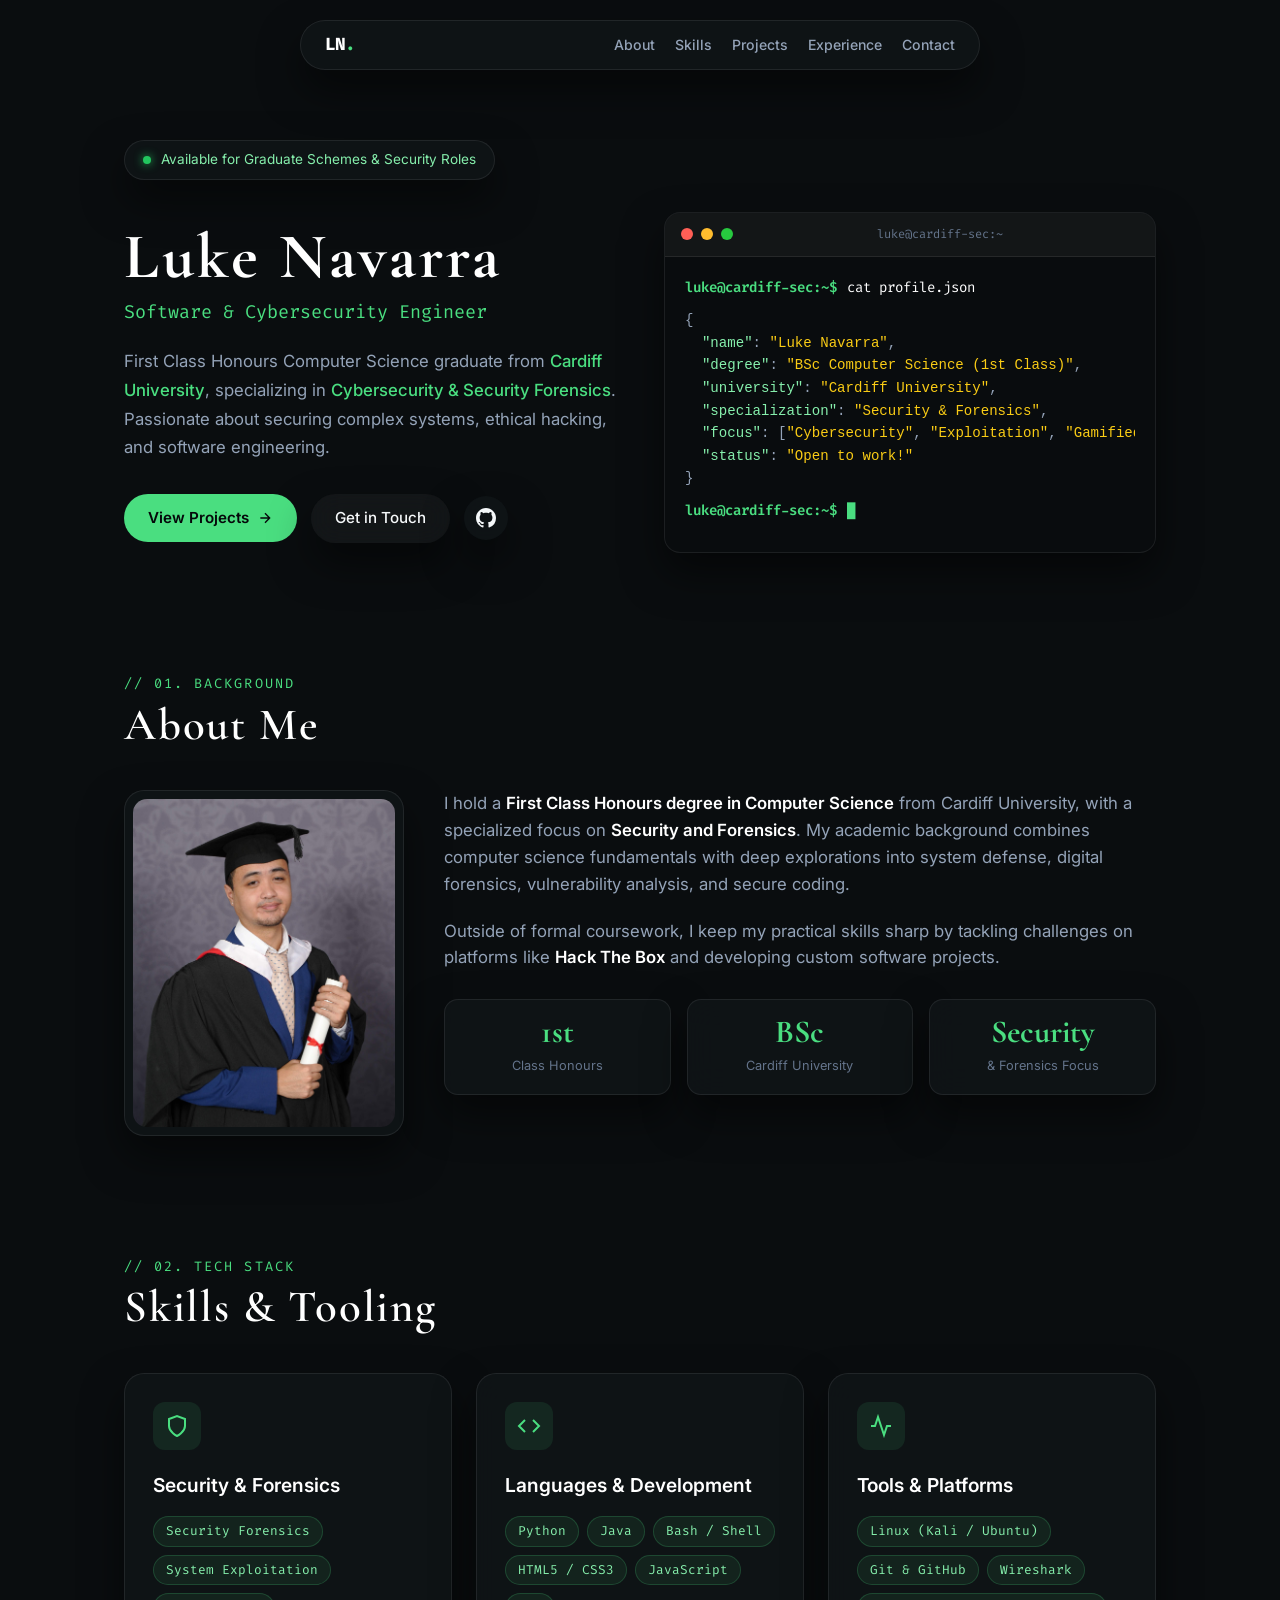
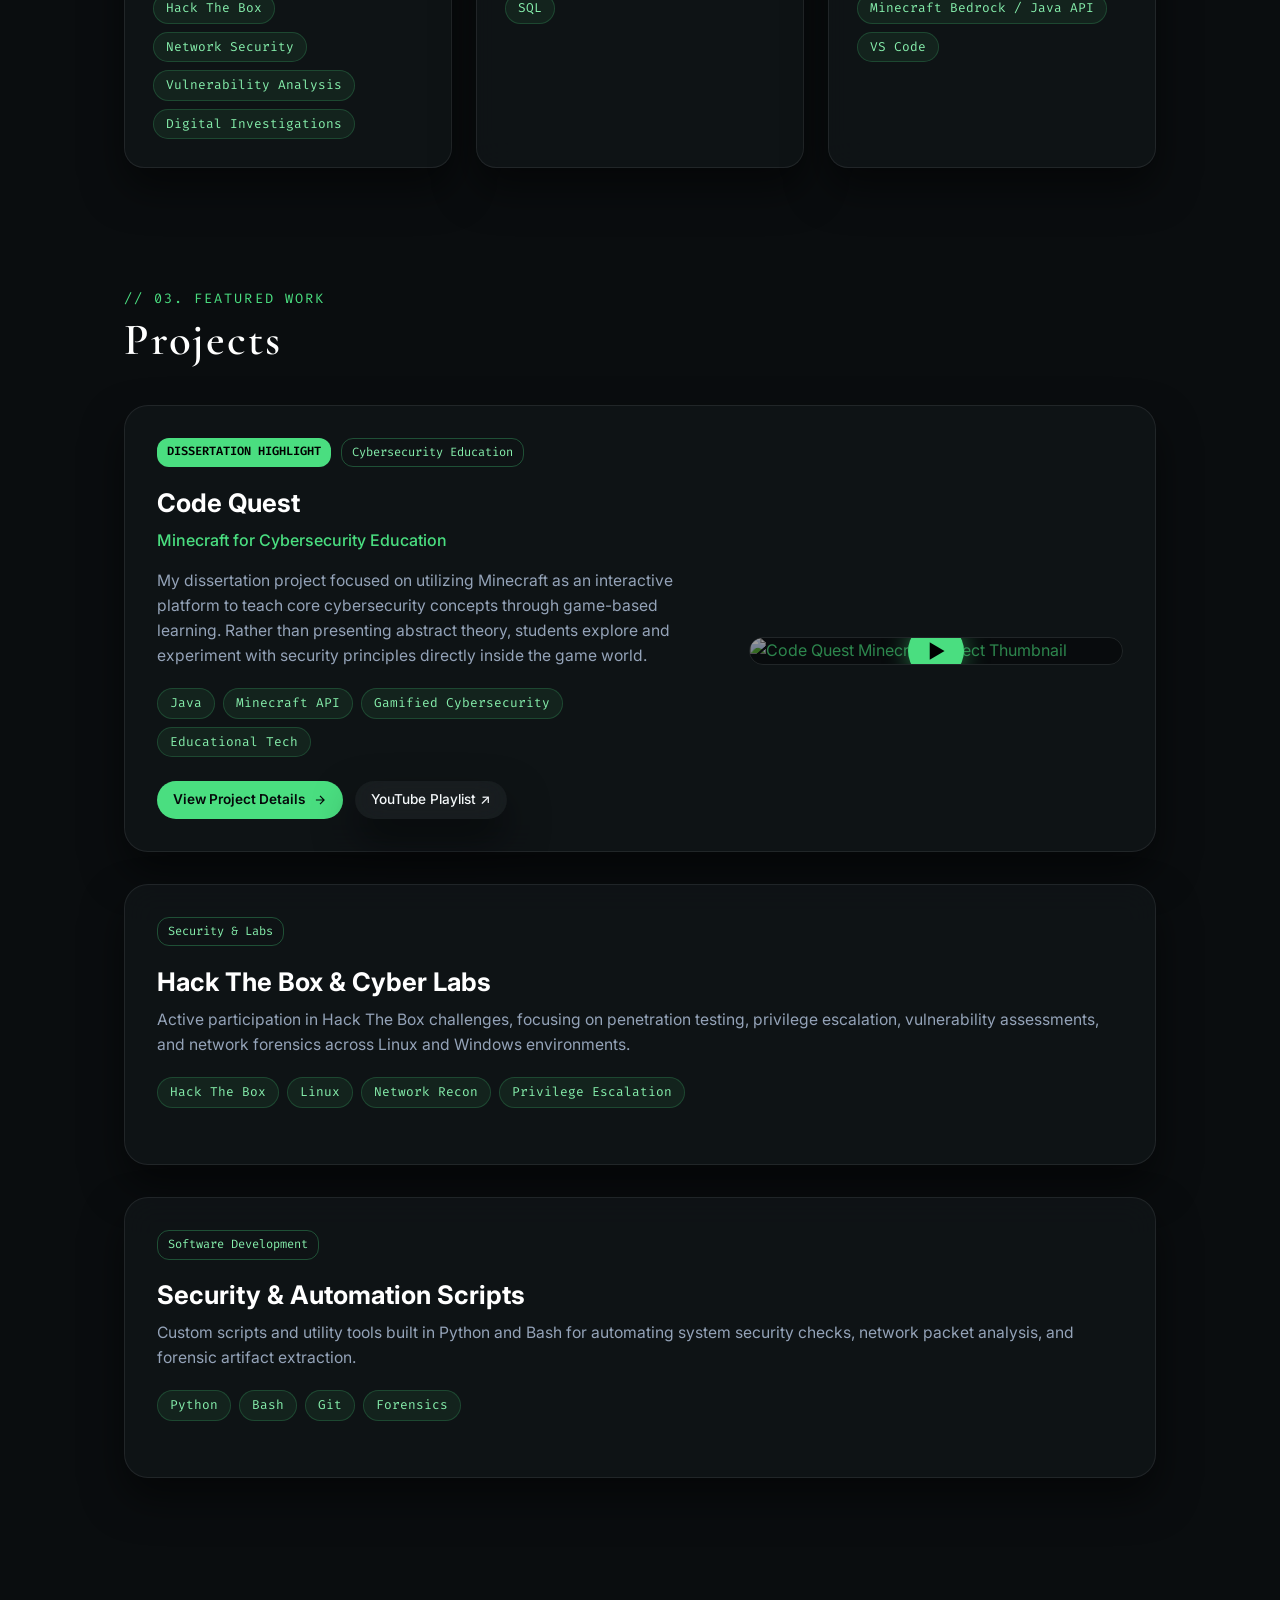
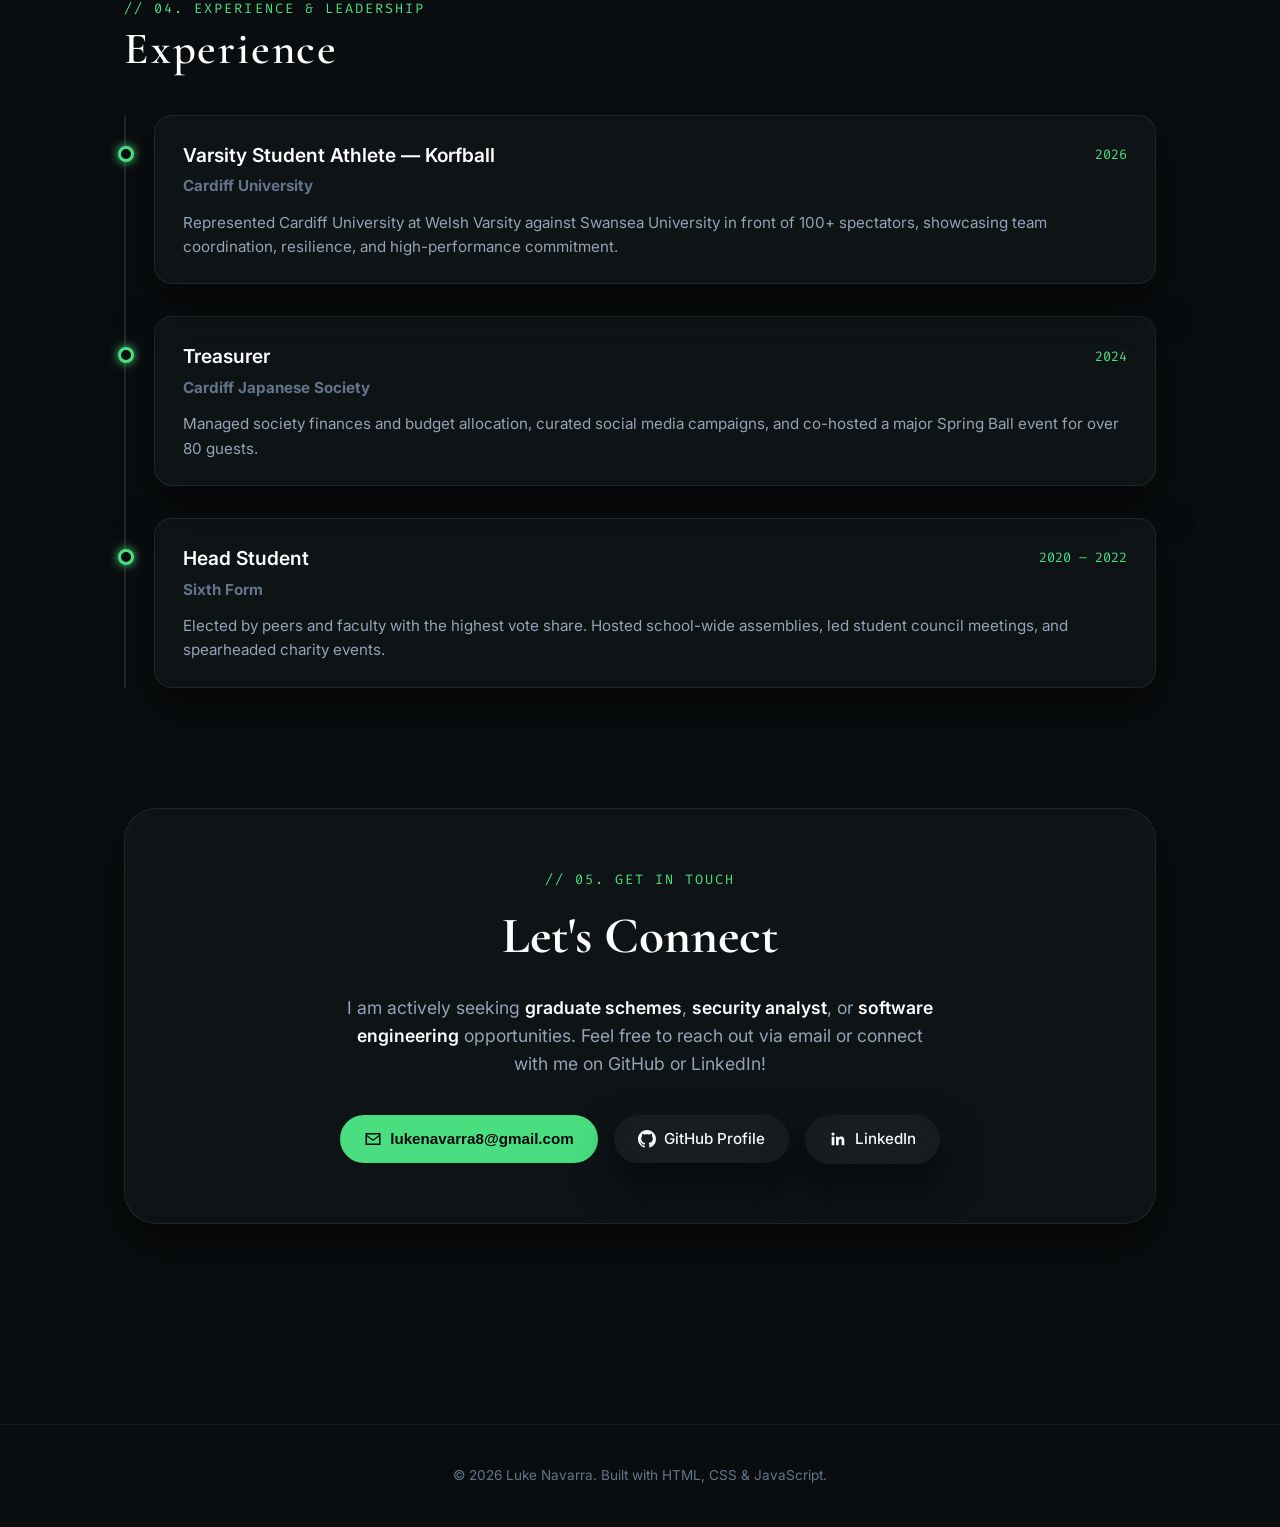
==== commit 049adb5f: "Update description" ====
--- a/index.html
+++ b/index.html
@@ -128,7 +128,7 @@
                             <span class="stat-label">Cardiff University</span>
                         </div>
                         <div class="stat-card liquid-glass">
-                            <span class="stat-number">Sec</span>
+                            <span class="stat-number">Security</span>
                             <span class="stat-label">& Forensics Focus</span>
                         </div>
                     </div>
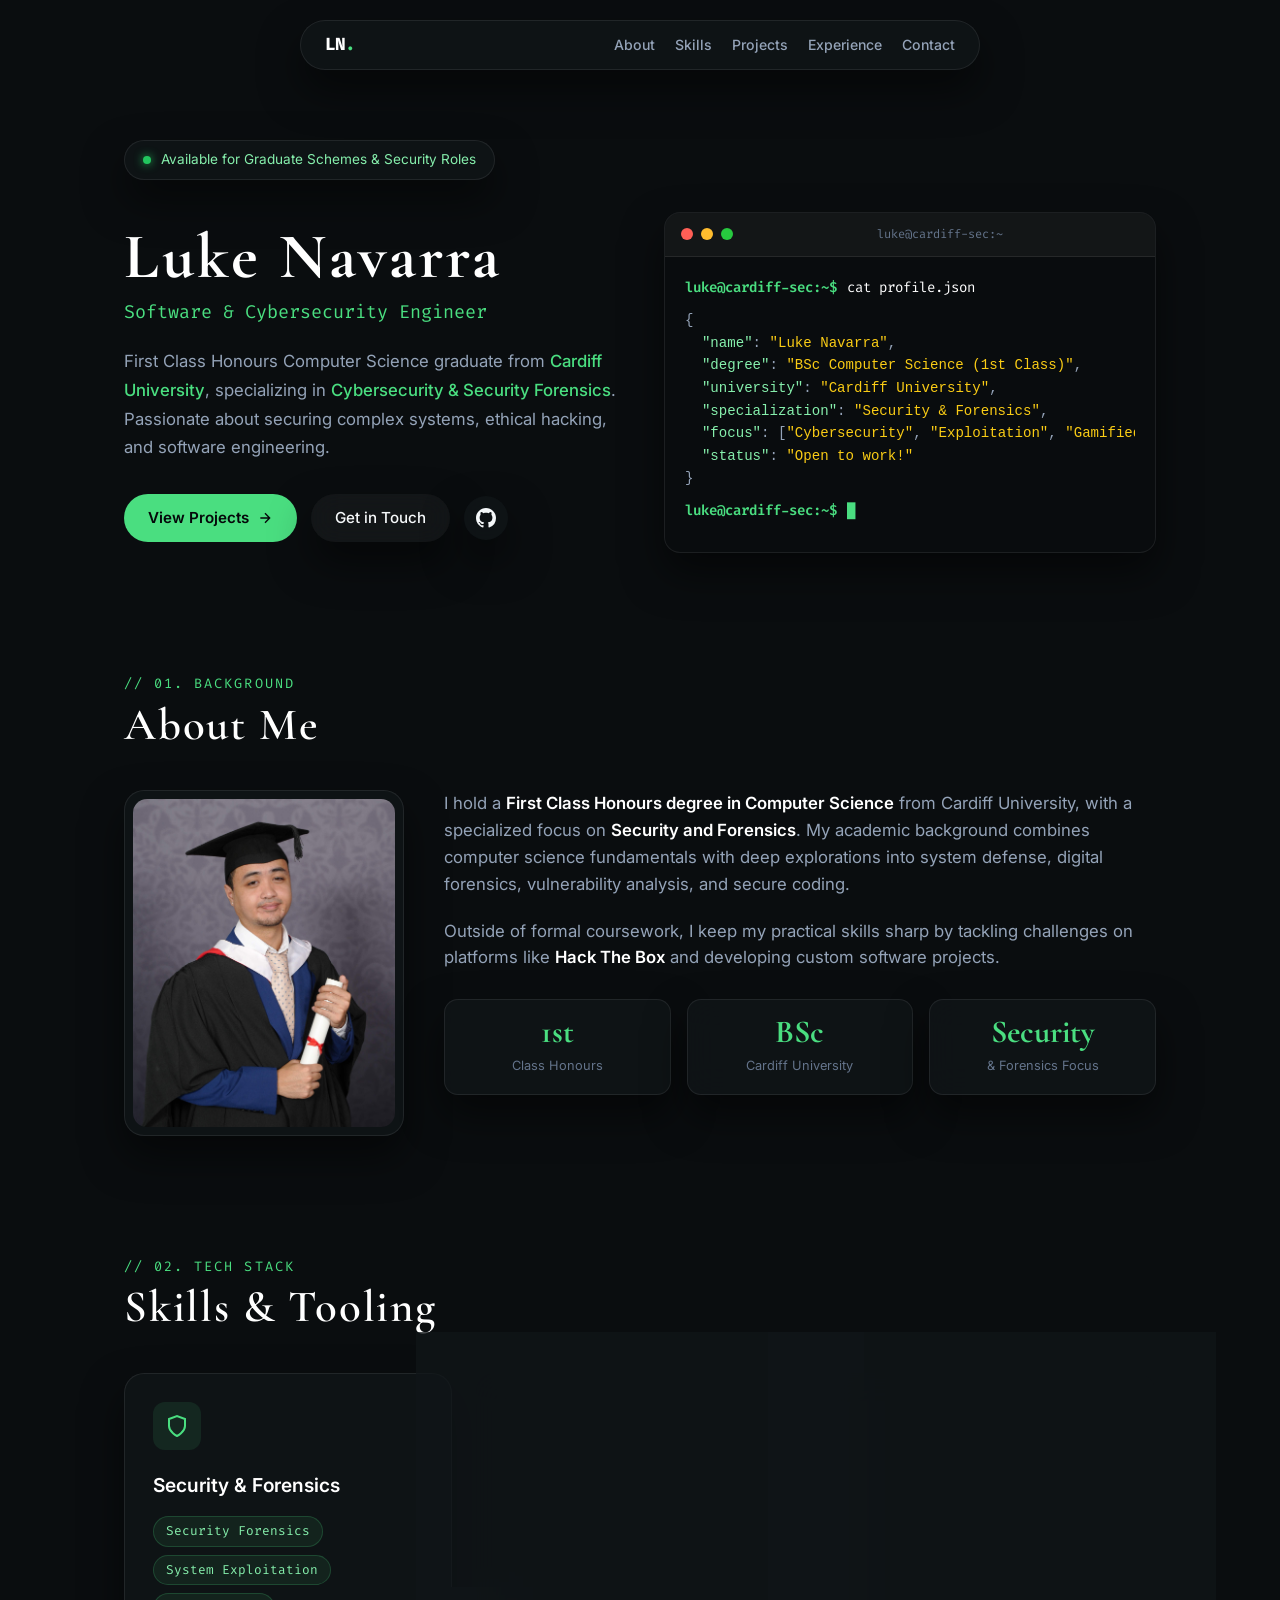
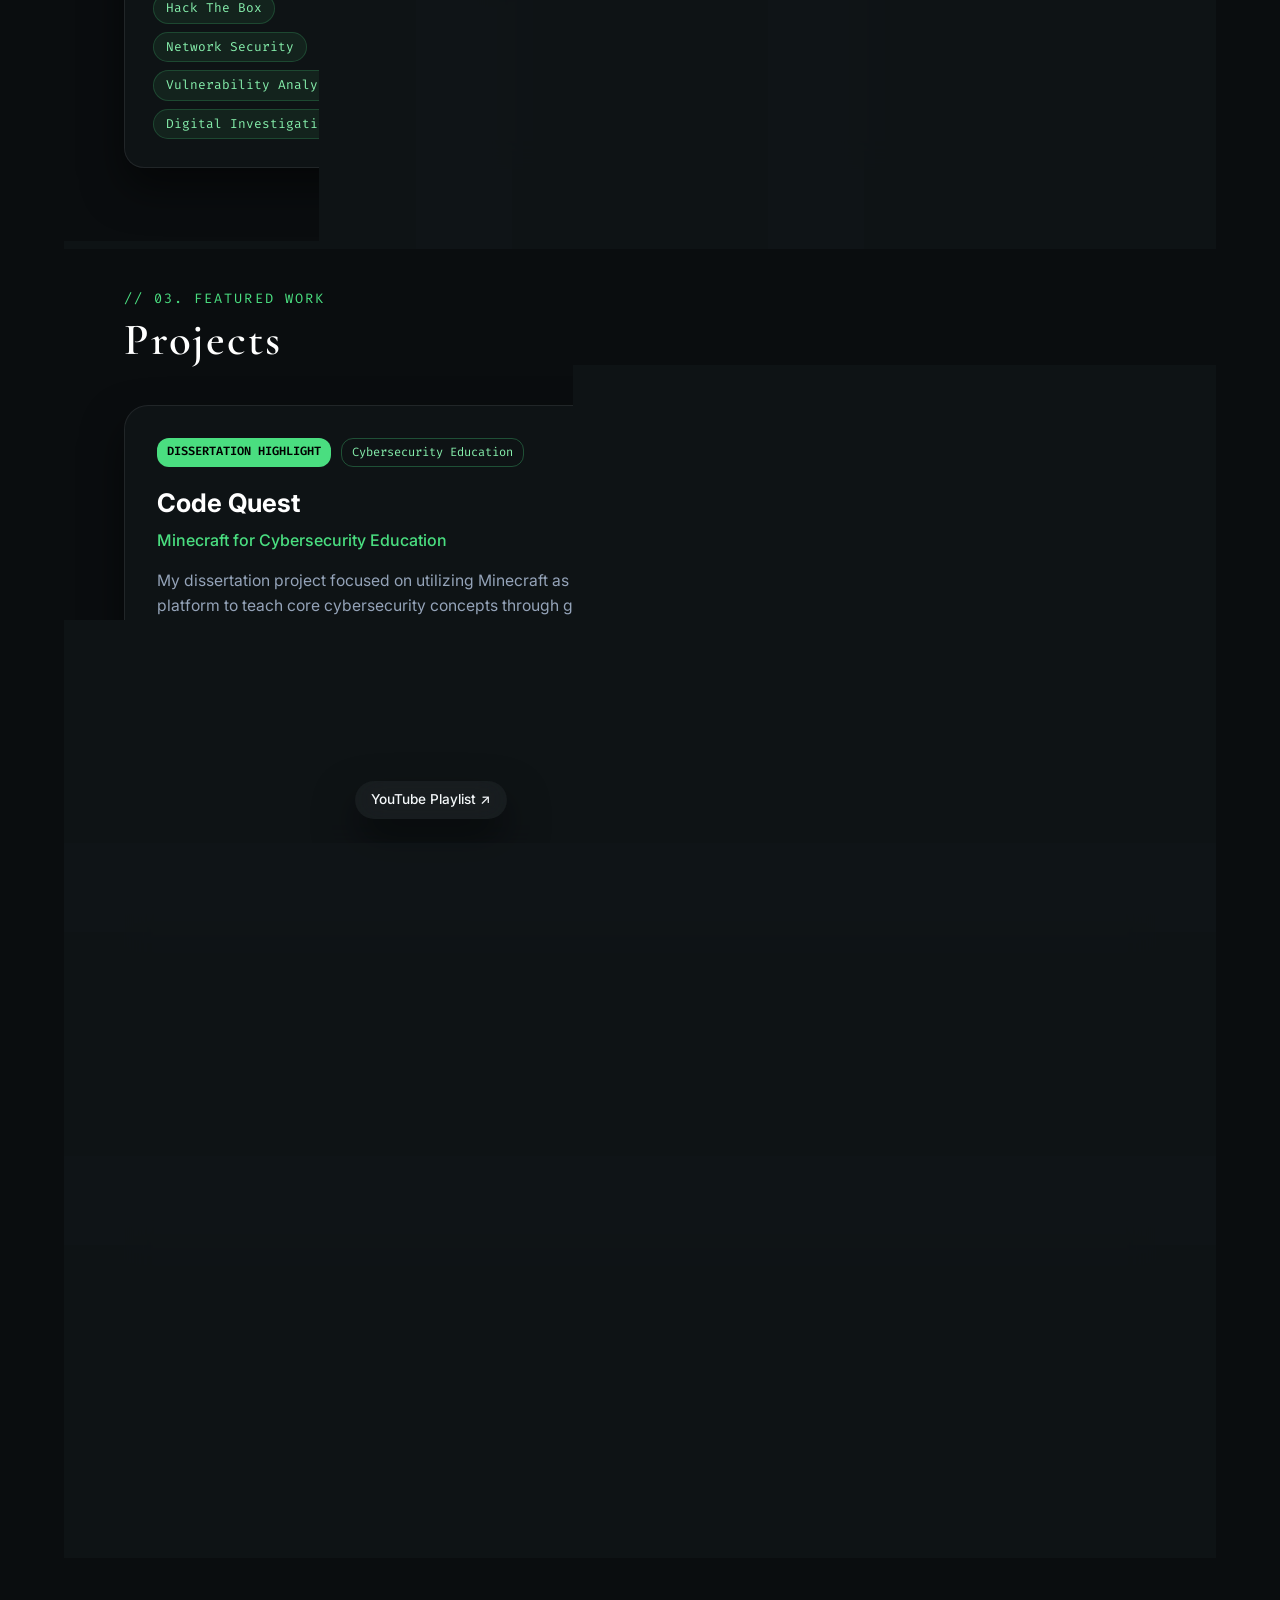
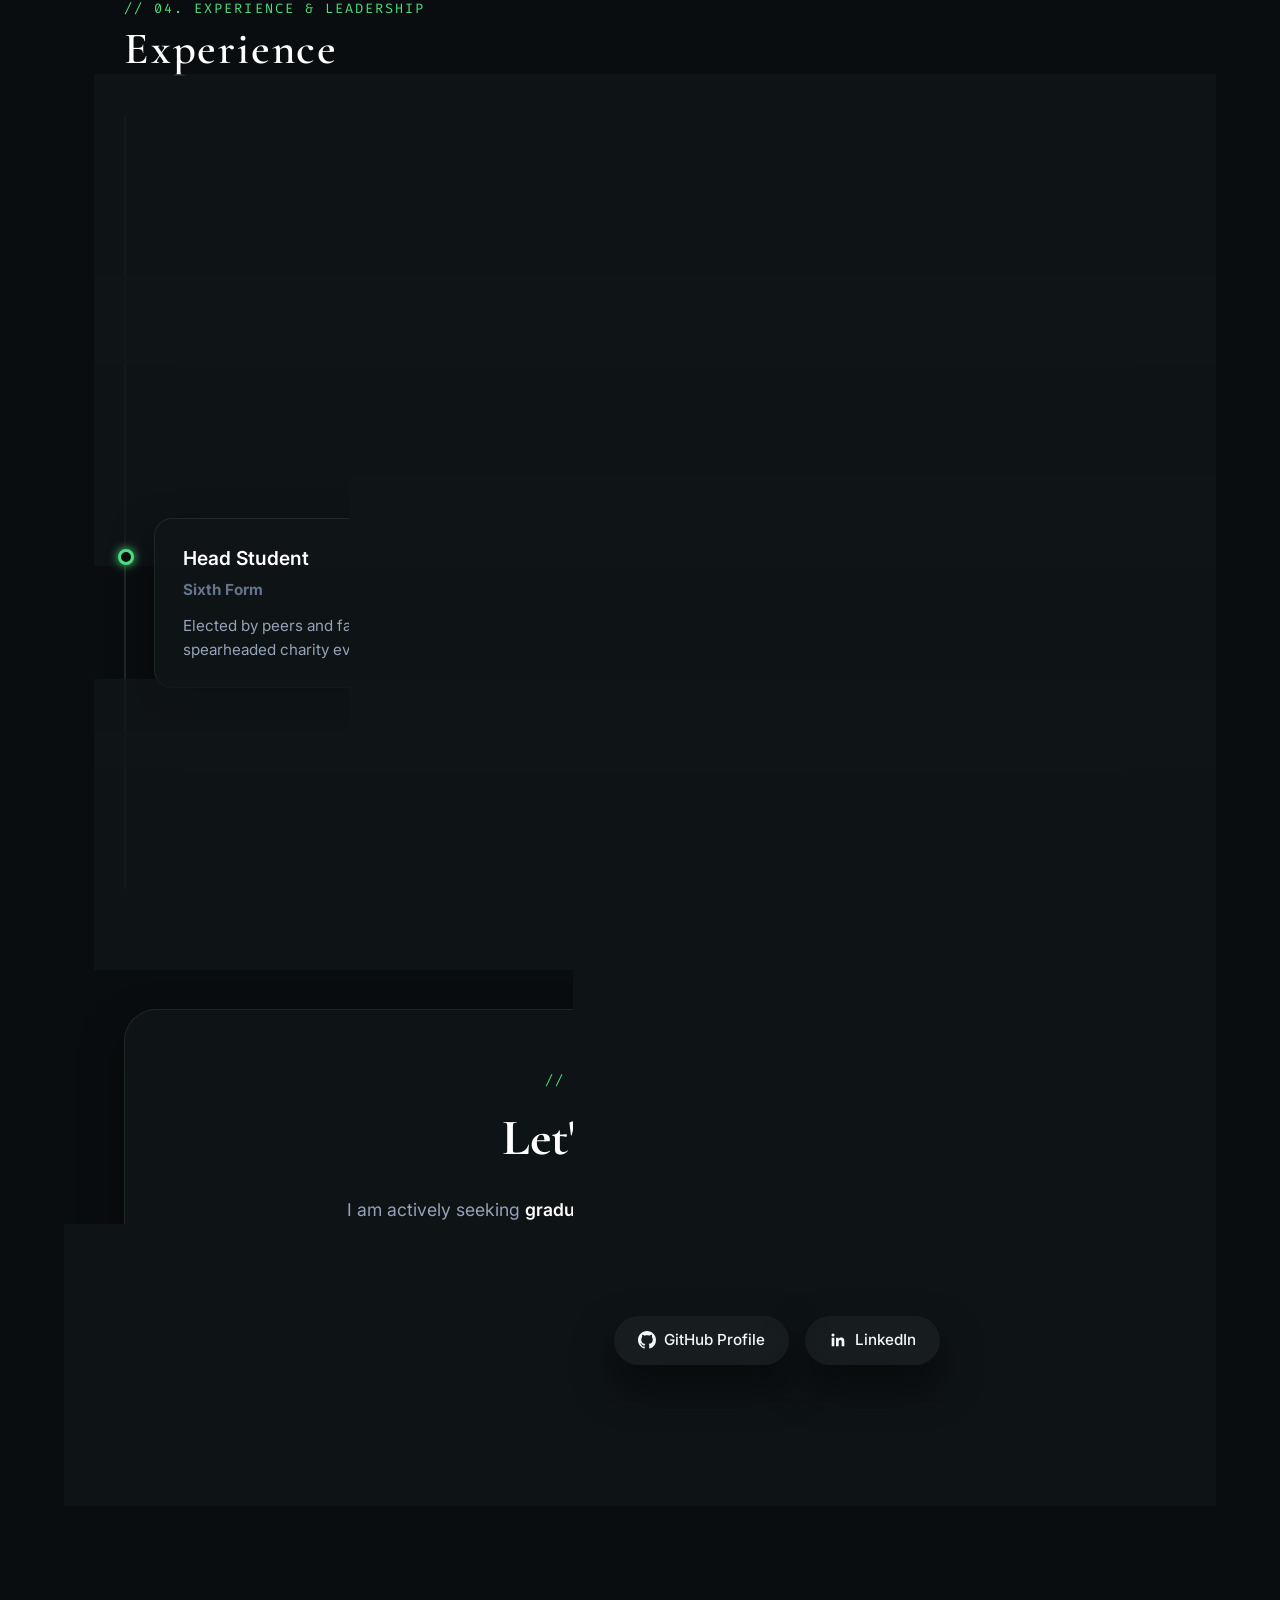
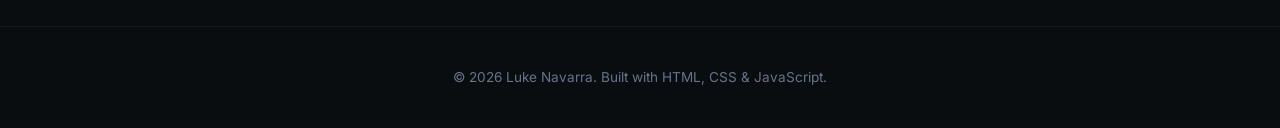
==== commit 7c505c85: "Switched Experience Order" ====
--- a/index.html
+++ b/index.html
@@ -290,6 +290,17 @@
 
             <div class="timeline">
                 <!-- Timeline Item 1 -->
+                 <div class="timeline-item liquid-glass">
+                    <div class="timeline-dot"></div>
+                    <div class="timeline-header">
+                        <h3 class="timeline-role">Treasurer</h3>
+                        <span class="timeline-date">2024</span>
+                    </div>
+                    <h4 class="timeline-org">Cardiff Japanese Society</h4>
+                    <p class="timeline-body">
+                        Managed society finances and budget allocation, curated social media campaigns, and co-hosted a major Spring Ball event for over 80 guests.
+                    </p>
+                </div>
                 <div class="timeline-item liquid-glass">
                     <div class="timeline-dot"></div>
                     <div class="timeline-header">
@@ -303,15 +314,15 @@
                 </div>
 
                 <!-- Timeline Item 2 -->
-                <div class="timeline-item liquid-glass">
+                 <div class="timeline-item liquid-glass">
                     <div class="timeline-dot"></div>
                     <div class="timeline-header">
-                        <h3 class="timeline-role">Treasurer</h3>
-                        <span class="timeline-date">2024</span>
-                    </div>
-                    <h4 class="timeline-org">Cardiff Japanese Society</h4>
+                        <h3 class="timeline-role">Head Student</h3>
+                        <span class="timeline-date">2020 – 2022</span>
+                    </div>
+                    <h4 class="timeline-org">Sixth Form</h4>
                     <p class="timeline-body">
-                        Managed society finances and budget allocation, curated social media campaigns, and co-hosted a major Spring Ball event for over 80 guests.
+                        Elected by peers and faculty with the highest vote share. Hosted school-wide assemblies, led student council meetings, and spearheaded charity events.
                     </p>
                 </div>
 
@@ -319,12 +330,12 @@
                 <div class="timeline-item liquid-glass">
                     <div class="timeline-dot"></div>
                     <div class="timeline-header">
-                        <h3 class="timeline-role">Head Student</h3>
-                        <span class="timeline-date">2020 – 2022</span>
-                    </div>
-                    <h4 class="timeline-org">Sixth Form</h4>
+                        <h3 class="timeline-role">Varsity Student Athlete — Korfball</h3>
+                        <span class="timeline-date">2026</span>
+                    </div>
+                    <h4 class="timeline-org">Cardiff University</h4>
                     <p class="timeline-body">
-                        Elected by peers and faculty with the highest vote share. Hosted school-wide assemblies, led student council meetings, and spearheaded charity events.
+                        Represented Cardiff University at Welsh Varsity against Swansea University in front of 100+ spectators, showcasing team coordination, resilience, and high-performance commitment.
                     </p>
                 </div>
             </div>
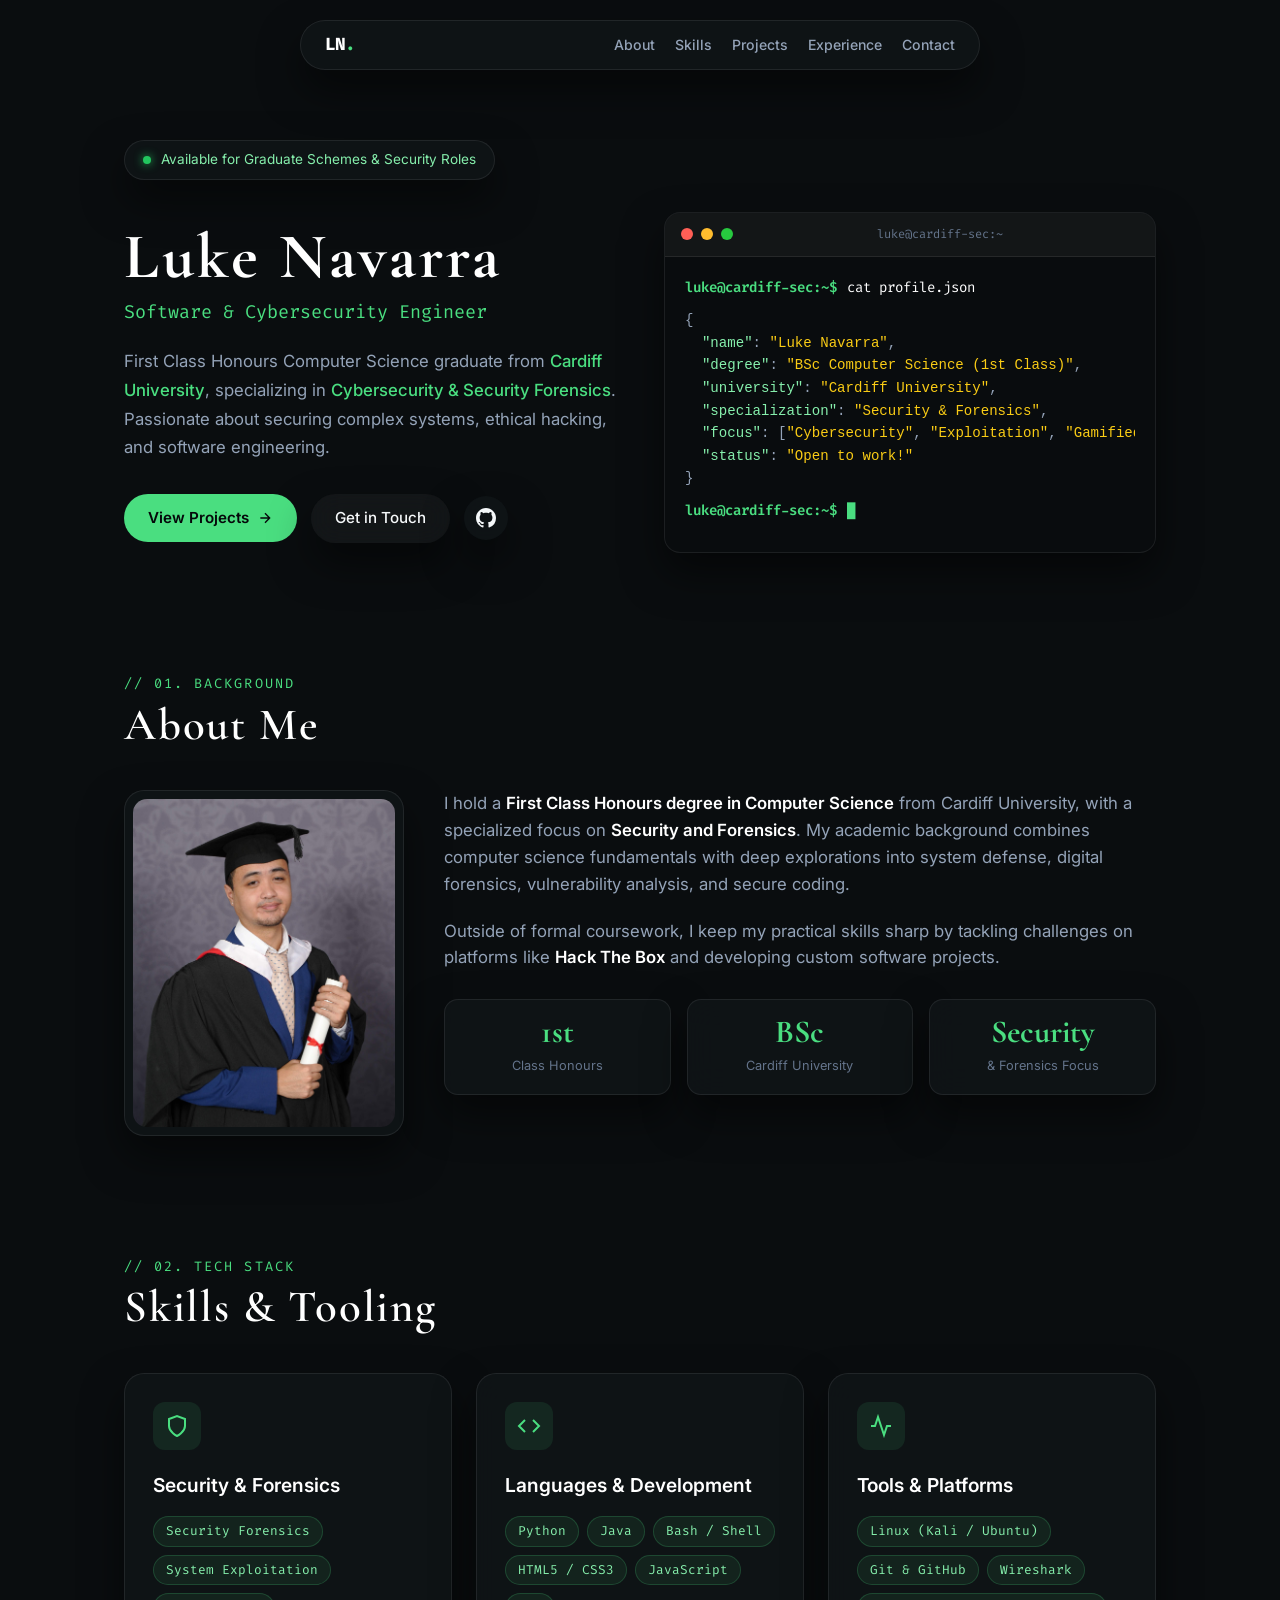
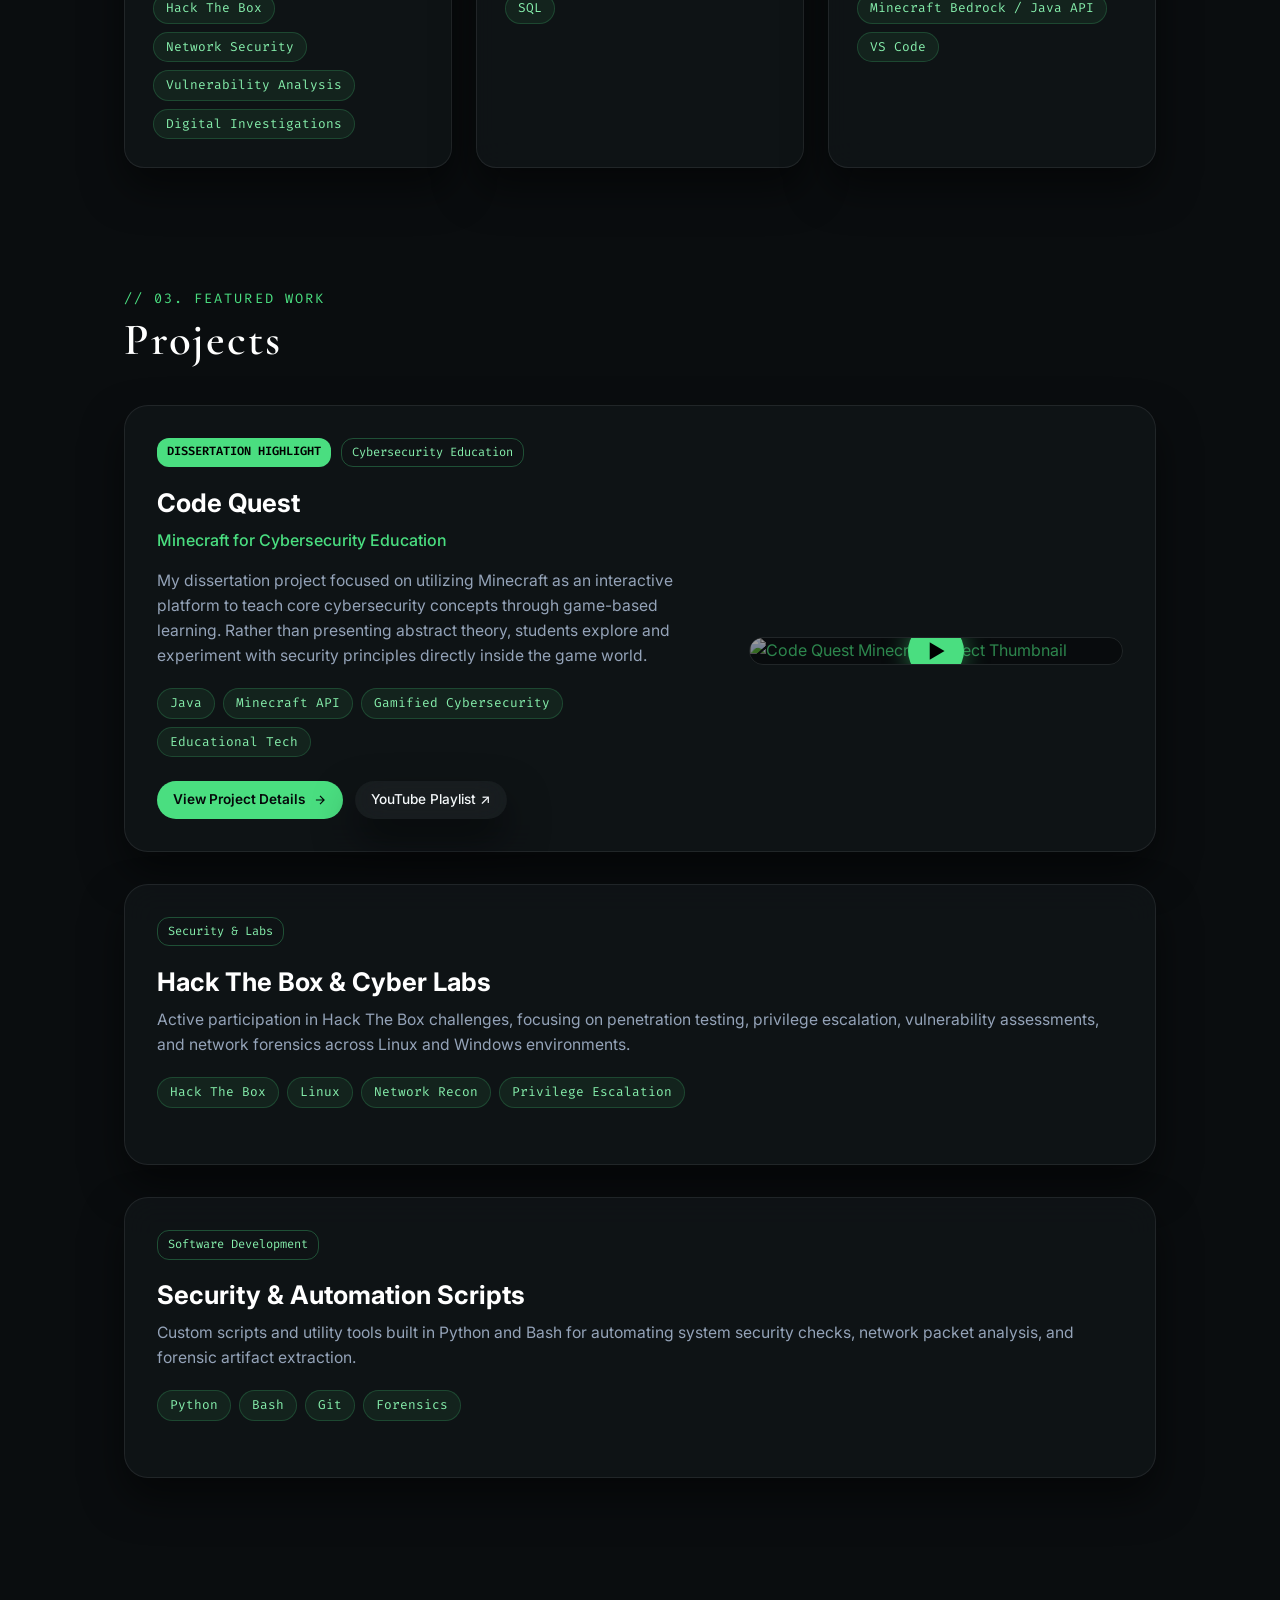
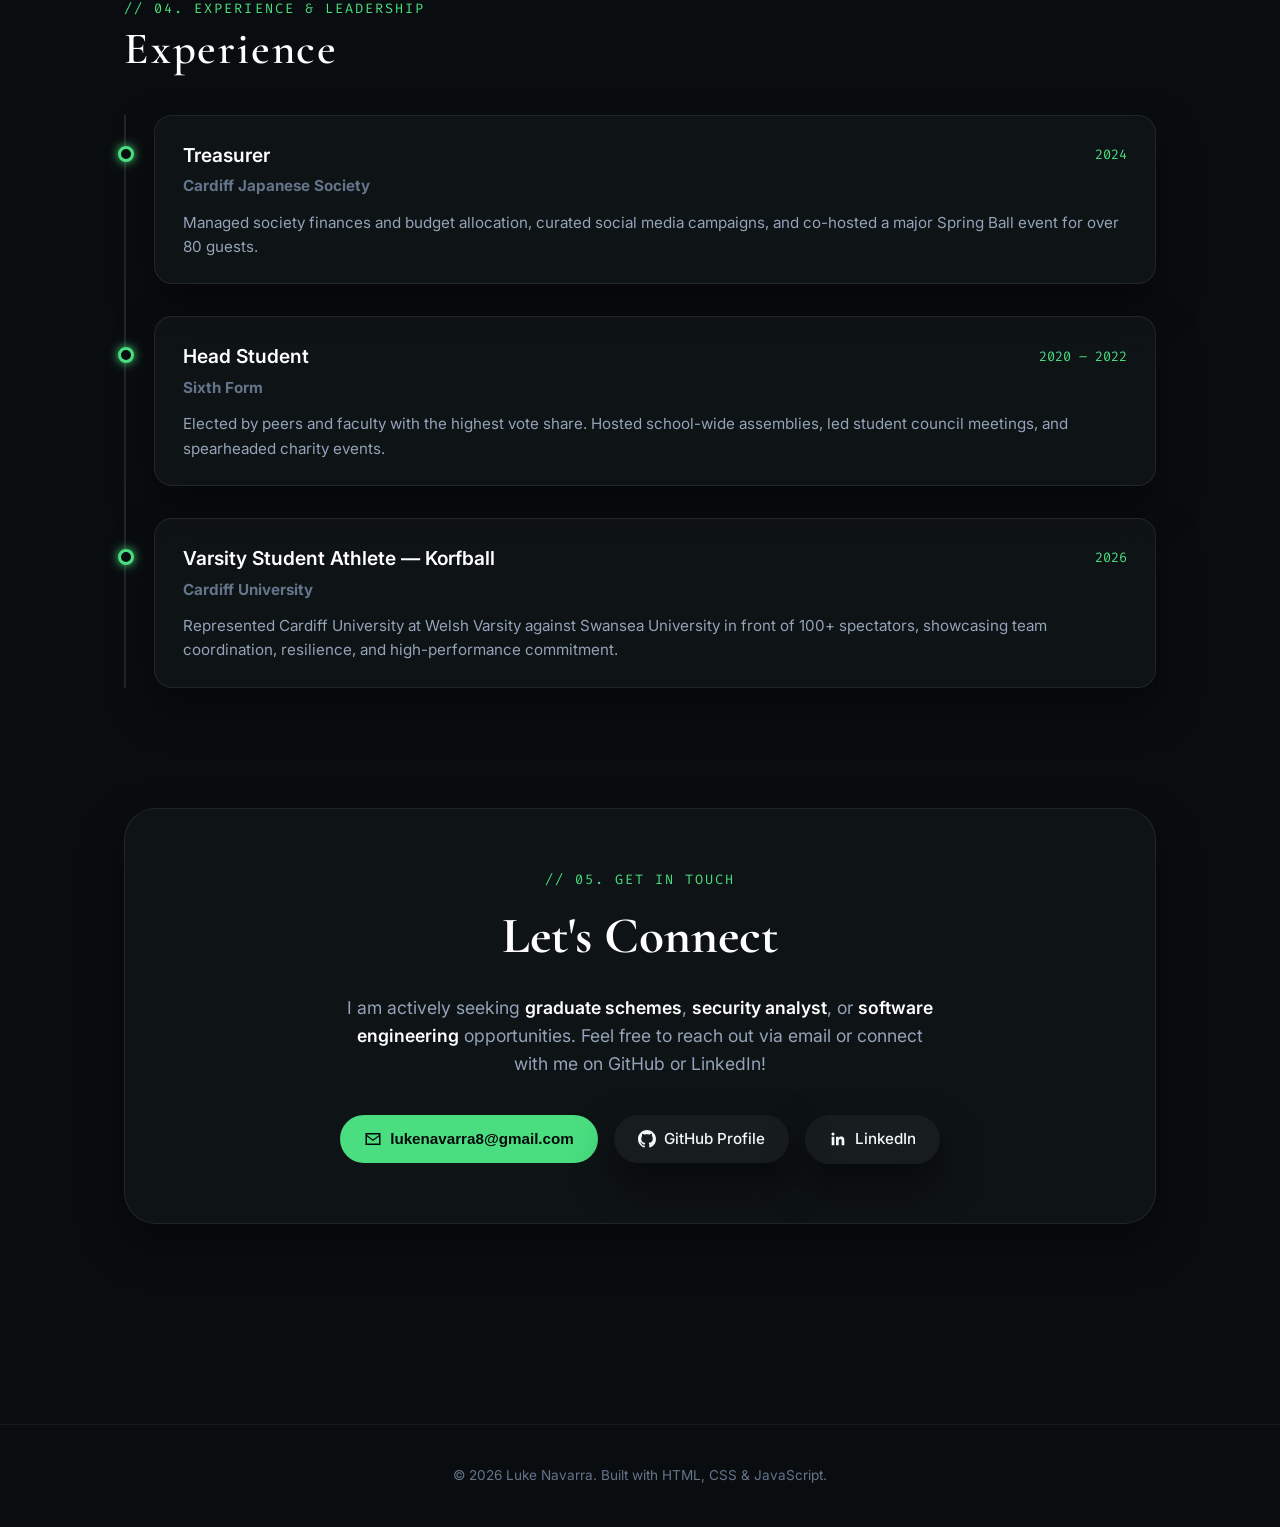
==== commit 6e410378: "Fixed Mistake" ====
--- a/index.html
+++ b/index.html
@@ -301,17 +301,6 @@
                         Managed society finances and budget allocation, curated social media campaigns, and co-hosted a major Spring Ball event for over 80 guests.
                     </p>
                 </div>
-                <div class="timeline-item liquid-glass">
-                    <div class="timeline-dot"></div>
-                    <div class="timeline-header">
-                        <h3 class="timeline-role">Varsity Student Athlete — Korfball</h3>
-                        <span class="timeline-date">2026</span>
-                    </div>
-                    <h4 class="timeline-org">Cardiff University</h4>
-                    <p class="timeline-body">
-                        Represented Cardiff University at Welsh Varsity against Swansea University in front of 100+ spectators, showcasing team coordination, resilience, and high-performance commitment.
-                    </p>
-                </div>
 
                 <!-- Timeline Item 2 -->
                  <div class="timeline-item liquid-glass">
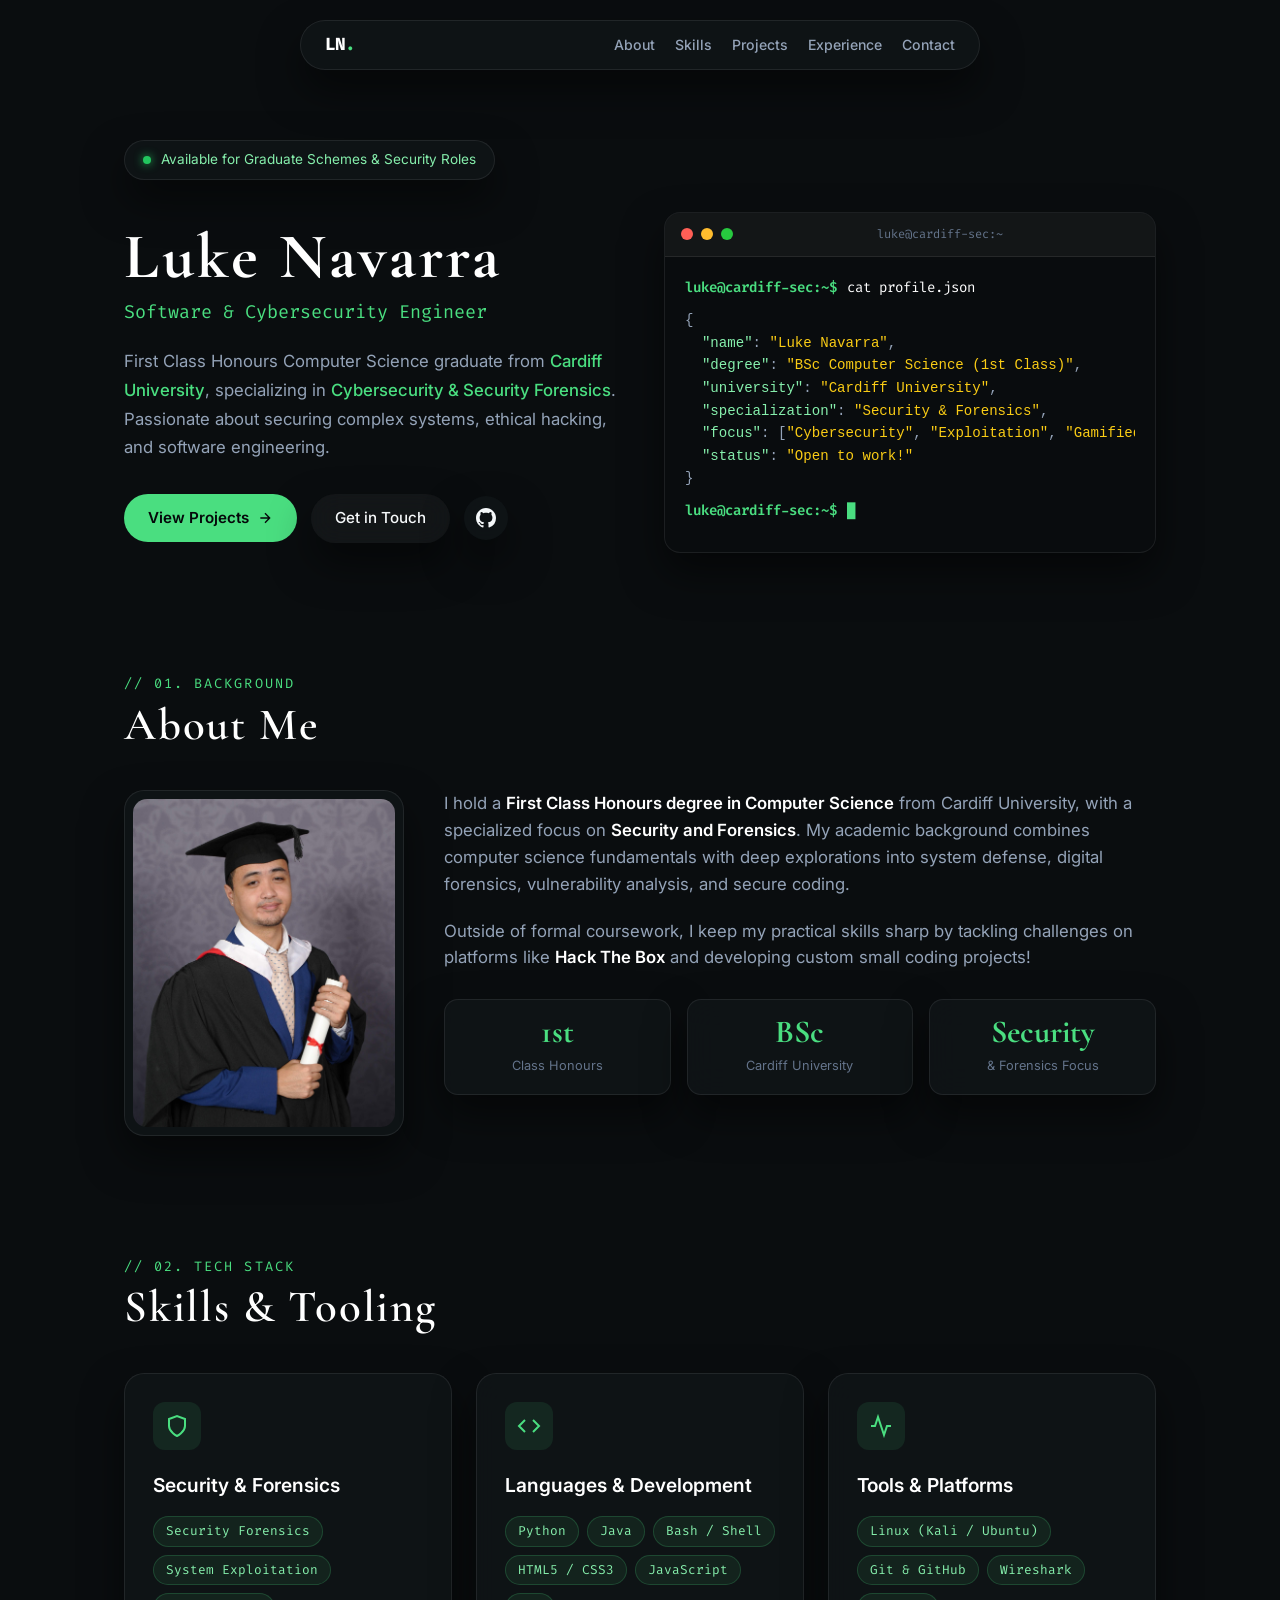
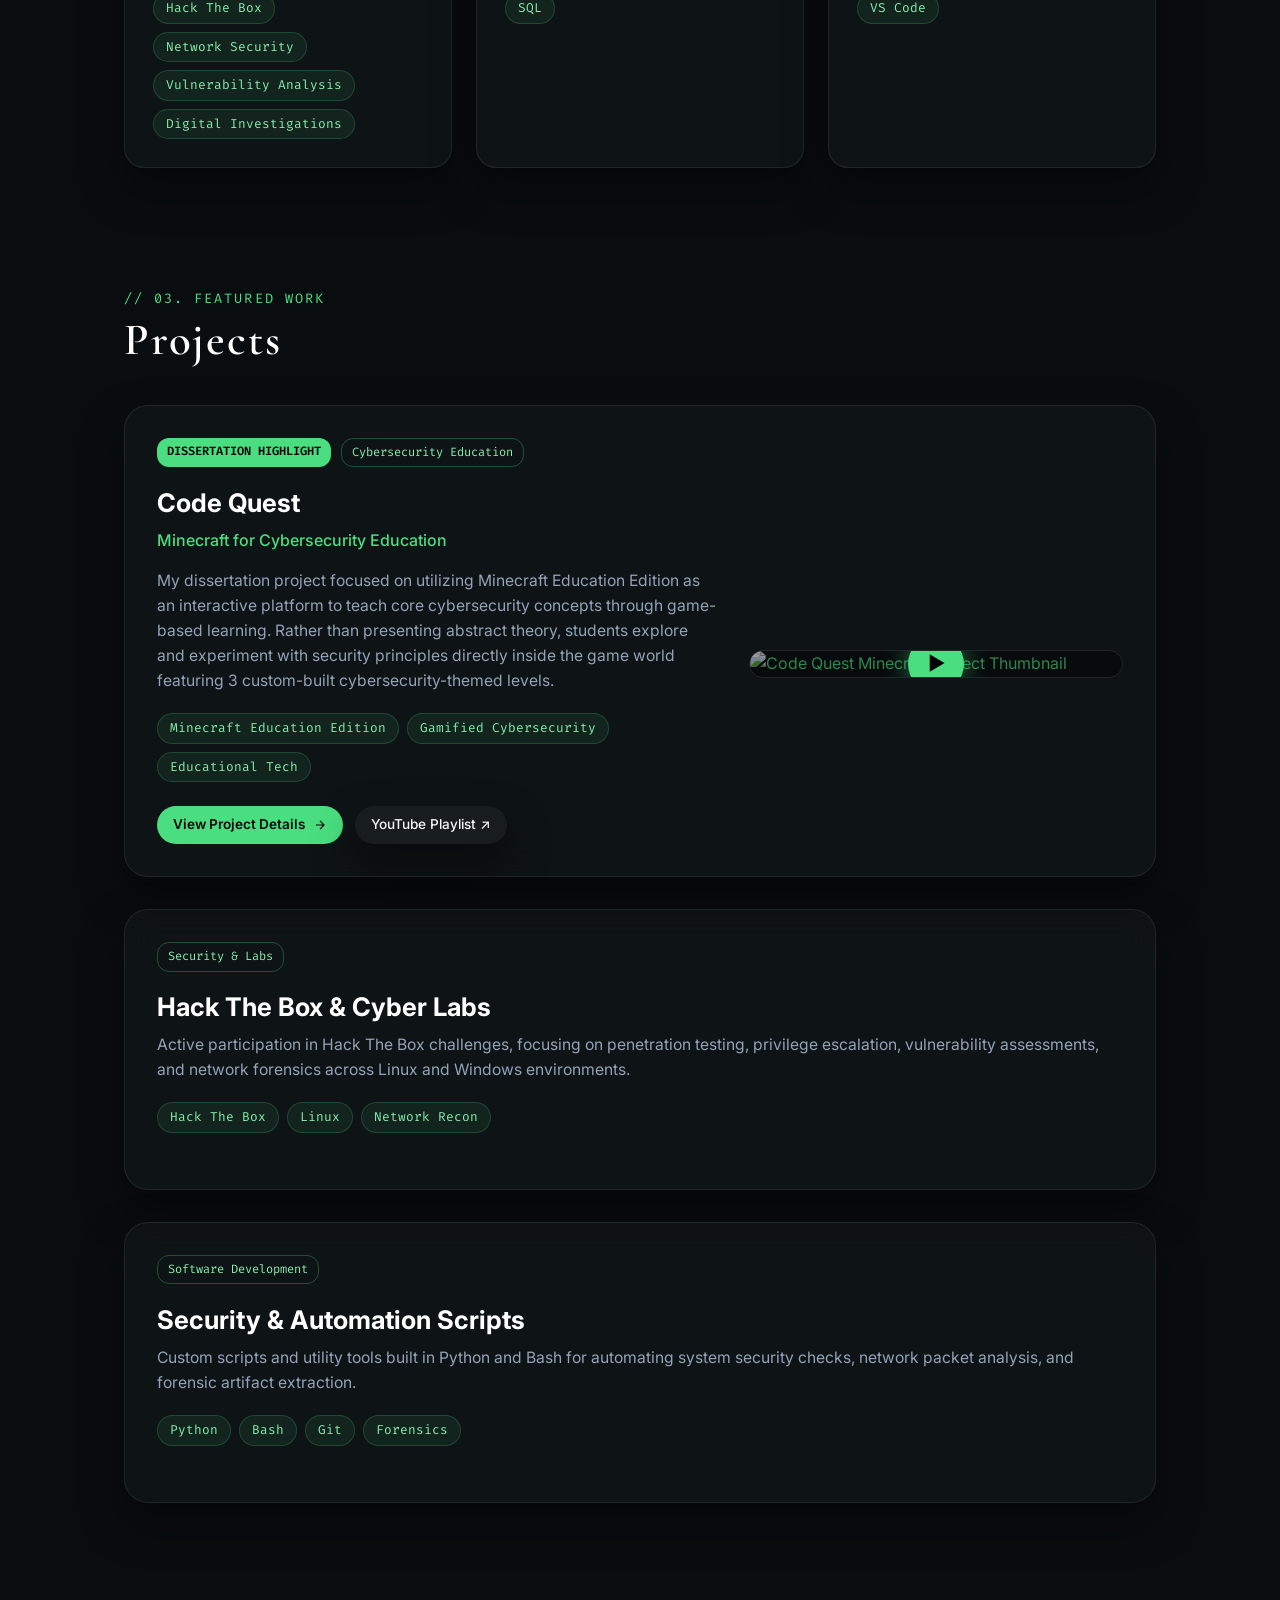
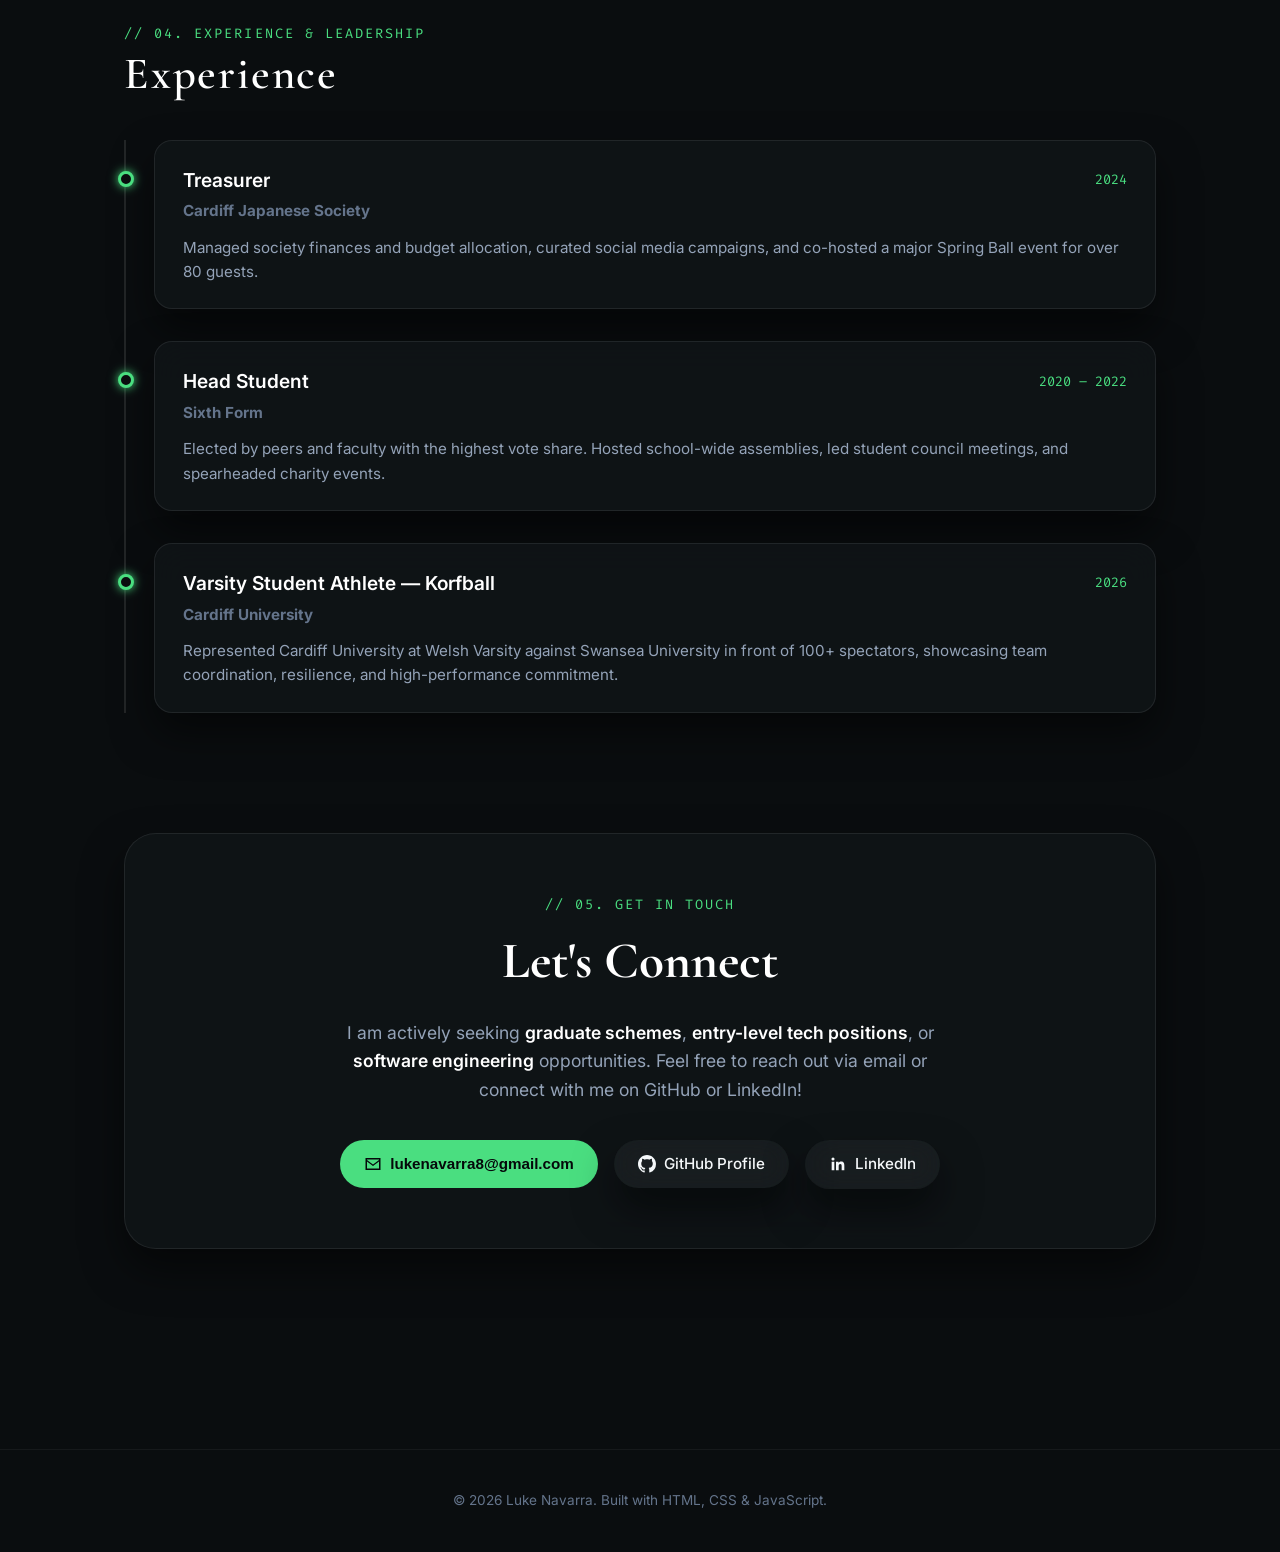
==== commit a94fe235: "Improved Descriptions" ====
--- a/index.html
+++ b/index.html
@@ -3,11 +3,11 @@
 <head>
     <meta charset="UTF-8">
     <meta name="viewport" content="width=device-width, initial-scale=1.0, viewport-fit=cover">
-    <title>Luke Navarra | Software & Cybersecurity Engineer</title>
+    <title>Luke Navarra | Portfolio Website</title>
     
     <!-- Meta SEO & Social Tags -->
     <meta name="description" content="Portfolio of Luke Navarra - First Class Computer Science Graduate specializing in Cybersecurity, Forensics, and Software Development from Cardiff University.">
-    <meta property="og:title" content="Luke Navarra | Software & Cybersecurity Engineer">
+    <meta property="og:title" content="Luke Navarra | Portfolio Website">
     <meta property="og:description" content="Cardiff University First Class Honours CS Graduate specializing in Security & Forensics. View projects, skills, and experience.">
     <meta property="og:type" content="website">
     <meta property="og:url" content="https://luke-navarra.github.io/">
@@ -115,7 +115,7 @@
                         I hold a <strong>First Class Honours degree in Computer Science</strong> from Cardiff University, with a specialized focus on <strong>Security and Forensics</strong>. My academic background combines computer science fundamentals with deep explorations into system defense, digital forensics, vulnerability analysis, and secure coding.
                     </p>
                     <p class="paragraph">
-                        Outside of formal coursework, I keep my practical skills sharp by tackling challenges on platforms like <strong>Hack The Box</strong> and developing custom software projects.
+                        Outside of formal coursework, I keep my practical skills sharp by tackling challenges on platforms like <strong>Hack The Box</strong> and developing custom small coding projects!
                     </p>
 
                     <div class="stats-row">
@@ -186,7 +186,6 @@
                         <li><span class="code-pill">Linux (Kali / Ubuntu)</span></li>
                         <li><span class="code-pill">Git & GitHub</span></li>
                         <li><span class="code-pill">Wireshark</span></li>
-                        <li><span class="code-pill">Minecraft Bedrock / Java API</span></li>
                         <li><span class="code-pill">VS Code</span></li>
                     </ul>
                 </div>
@@ -213,12 +212,11 @@
                             <h3 class="project-name">Code Quest</h3>
                             <h4 class="project-subtitle">Minecraft for Cybersecurity Education</h4>
                             <p class="project-desc">
-                                My dissertation project focused on utilizing Minecraft as an interactive platform to teach core cybersecurity concepts through game-based learning. Rather than presenting abstract theory, students explore and experiment with security principles directly inside the game world.
+                                My dissertation project focused on utilizing Minecraft Education Edition as an interactive platform to teach core cybersecurity concepts through game-based learning. Rather than presenting abstract theory, students explore and experiment with security principles directly inside the game world featuring 3 custom-built cybersecurity-themed levels.
                             </p>
                             
                             <div class="project-tech-stack">
-                                <span class="code-pill">Java</span>
-                                <span class="code-pill">Minecraft API</span>
+                                <span class="code-pill">Minecraft Education Edition</span>
                                 <span class="code-pill">Gamified Cybersecurity</span>
                                 <span class="code-pill">Educational Tech</span>
                             </div>
@@ -258,7 +256,6 @@
                         <span class="code-pill">Hack The Box</span>
                         <span class="code-pill">Linux</span>
                         <span class="code-pill">Network Recon</span>
-                        <span class="code-pill">Privilege Escalation</span>
                     </div>
                 </div>
 
@@ -336,7 +333,7 @@
                 <span class="section-label">// 05. GET IN TOUCH</span>
                 <h2 class="contact-heading">Let's Connect</h2>
                 <p class="contact-lead">
-                    I am actively seeking <strong>graduate schemes</strong>, <strong>security analyst</strong>, or <strong>software engineering</strong> opportunities. Feel free to reach out via email or connect with me on GitHub or LinkedIn!
+                    I am actively seeking <strong>graduate schemes</strong>, <strong>entry-level tech positions</strong>, or <strong>software engineering</strong> opportunities. Feel free to reach out via email or connect with me on GitHub or LinkedIn!
                 </p>
 
                 <div class="contact-actions">
